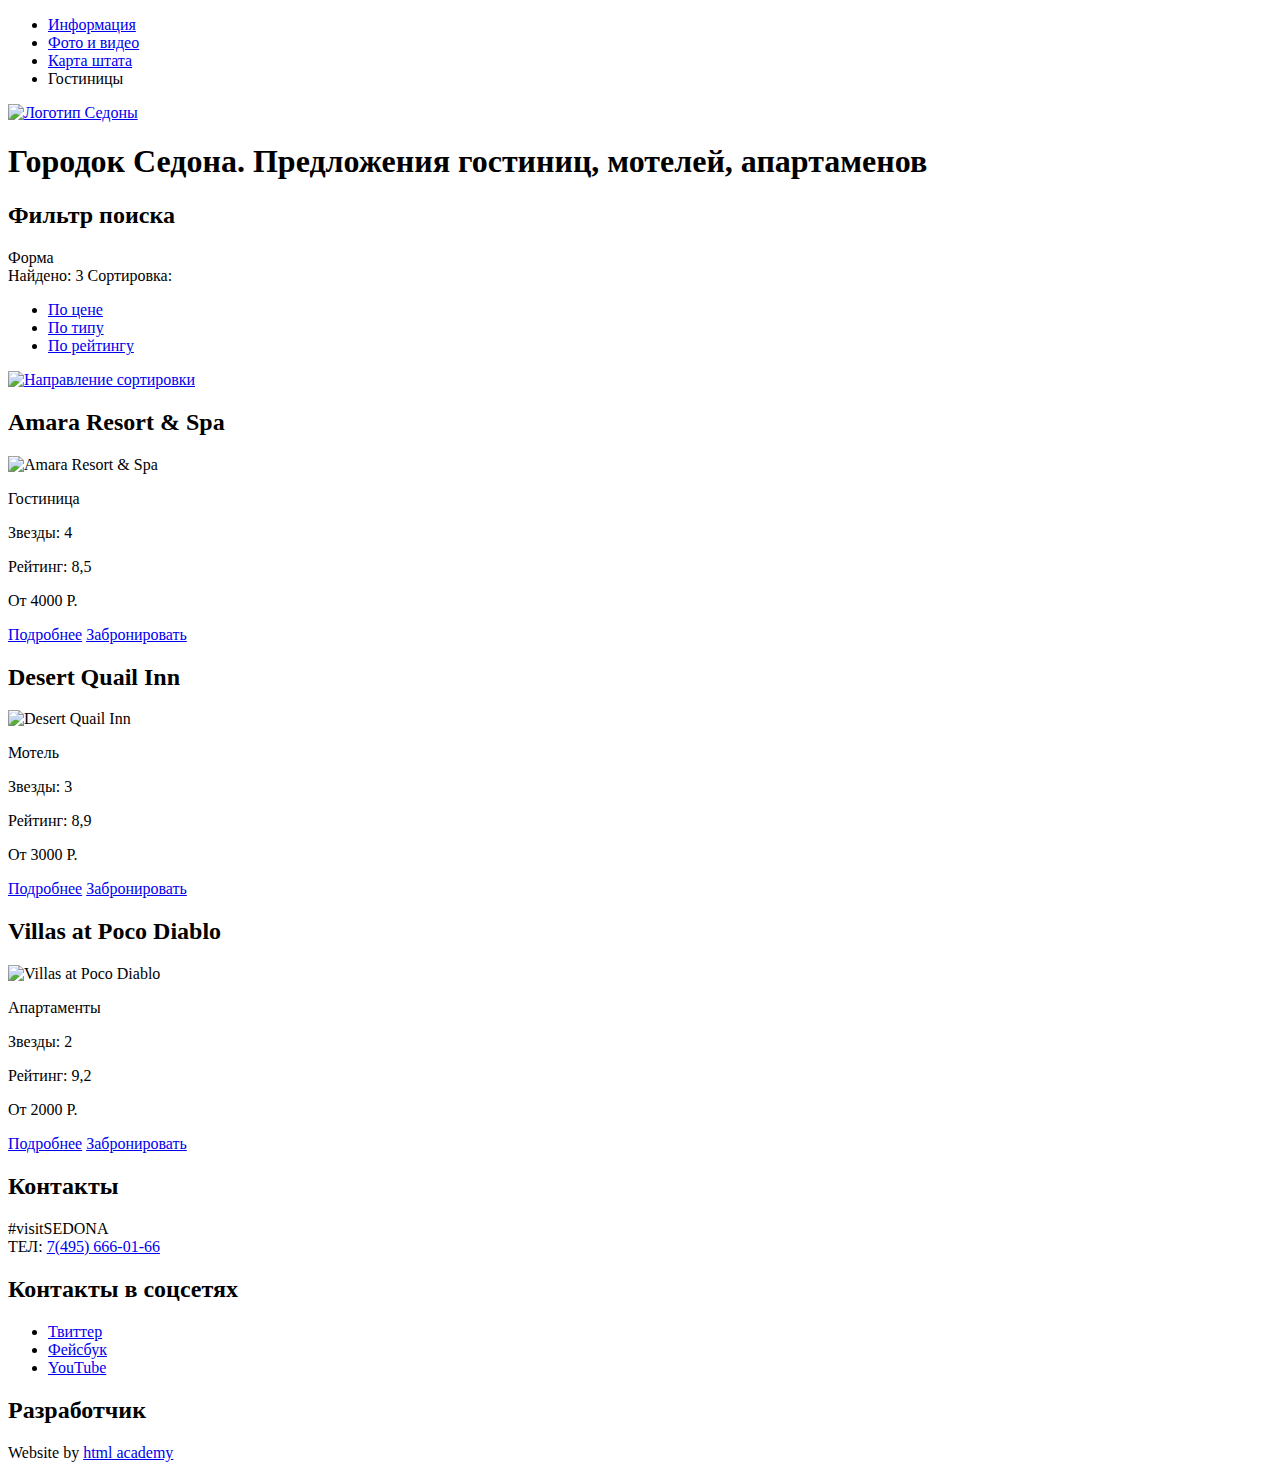
==== hotels.html @ 76e0e95e "3. Дополняем разметку. Внес исправления" ====
<!DOCTYPE html>
<html lang="ru">

<head>
  <meta charset="utf-8">
  <title>Седона. Где остановиться.</title>
</head>

<body>
  <header>
    <nav>
      <ul>
        <li><a href="#">Информация</a></li>
        <li><a href="#">Фото и видео</a></li>
        <li><a href="#">Карта штата</a></li>
        <li><a>Гостиницы</a></li>
      </ul>
    </nav>
    <span><a href="index.html"><img src="img/index-logo.svg" alt="Логотип Седоны" width="138" height="70"></a></span>
  </header>
  <main>
    <h1>Городок Седона. Предложения гостиниц, мотелей, апартаменов</h1>
    <section>
      <h2>Фильтр поиска</h2>
      <div>Форма</div>
      <div>
        <span>Найдено: 3</span>
        <span>Сортировка:</span>
        <ul>
          <li>
            <a href="#">По цене</a>
          </li>
          <li>
            <a href="#">По типу</a>
          </li>
          <li>
            <a href="#">По рейтингу</a>
          </li>
        </ul>
        <a href="#"><img src="img/sort-direction" alt="Направление сортировки"></a>
      </div>
    </section>
    <article>
      <h2>Amara Resort & Spa</h2>
      <img src="img/amara.png" alt="Amara Resort & Spa" width="135" height="90">
      <p>Гостиница</p>
      <p>Звезды: 4</p>
      <p>Рейтинг: 8,5</p>
      <p>От 4000 Р.</p>
      <a href="#">Подробнее</a>
      <a  href="#">Забронировать</a>
    </article>
    <article>
      <h2>Desert Quail Inn</h2>
      <img src="img/quail.png" alt="Desert Quail Inn" width="135" height="90">
      <p>Мотель</p>
      <p>Звезды: 3</p>
      <p>Рейтинг: 8,9</p>
      <p>От 3000 Р.</p>
      <a  href="#">Подробнее</a>
      <a  href="#">Забронировать</a>
    </article>
    <article>
      <h2>Villas at Poco Diablo</h2>
      <img src="img/villas.png" alt="Villas at Poco Diablo" width="135" height="90">
      <p>Апартаменты</p>
      <p>Звезды: 2</p>
      <p>Рейтинг: 9,2</p>
      <p>От 2000 Р.</p>
      <a  href="#">Подробнее</a>
      <a  href="#">Забронировать</a>
    </article>
  </main>
  <footer>
    <section>
      <h2>Контакты</h2>
      <p>
        #visitSEDONA<br>
        ТЕЛ: <a href="tel:+74956660166">7(495) 666-01-66</a>
      </p>
    </section>
    <section>
      <h2>Контакты в соцсетях</h2>
      <ul>
        <li>
          <a href="#">Твиттер</a>
        </li>
        <li>
          <a href="#">Фейсбук</a>
        </li>
        <li>
          <a href="#">YouTube</a>
        </li>
      </ul>
    </section>
    <section>
      <h2>Разработчик</h2>
      <p>
        <span>Website by</span>
        <span>
          <a href="https://htmlacademy.ru/intensive/htmlcss">html academy</a>
        </span>
      </p>
    </section>
  </footer>

</body>

</html>
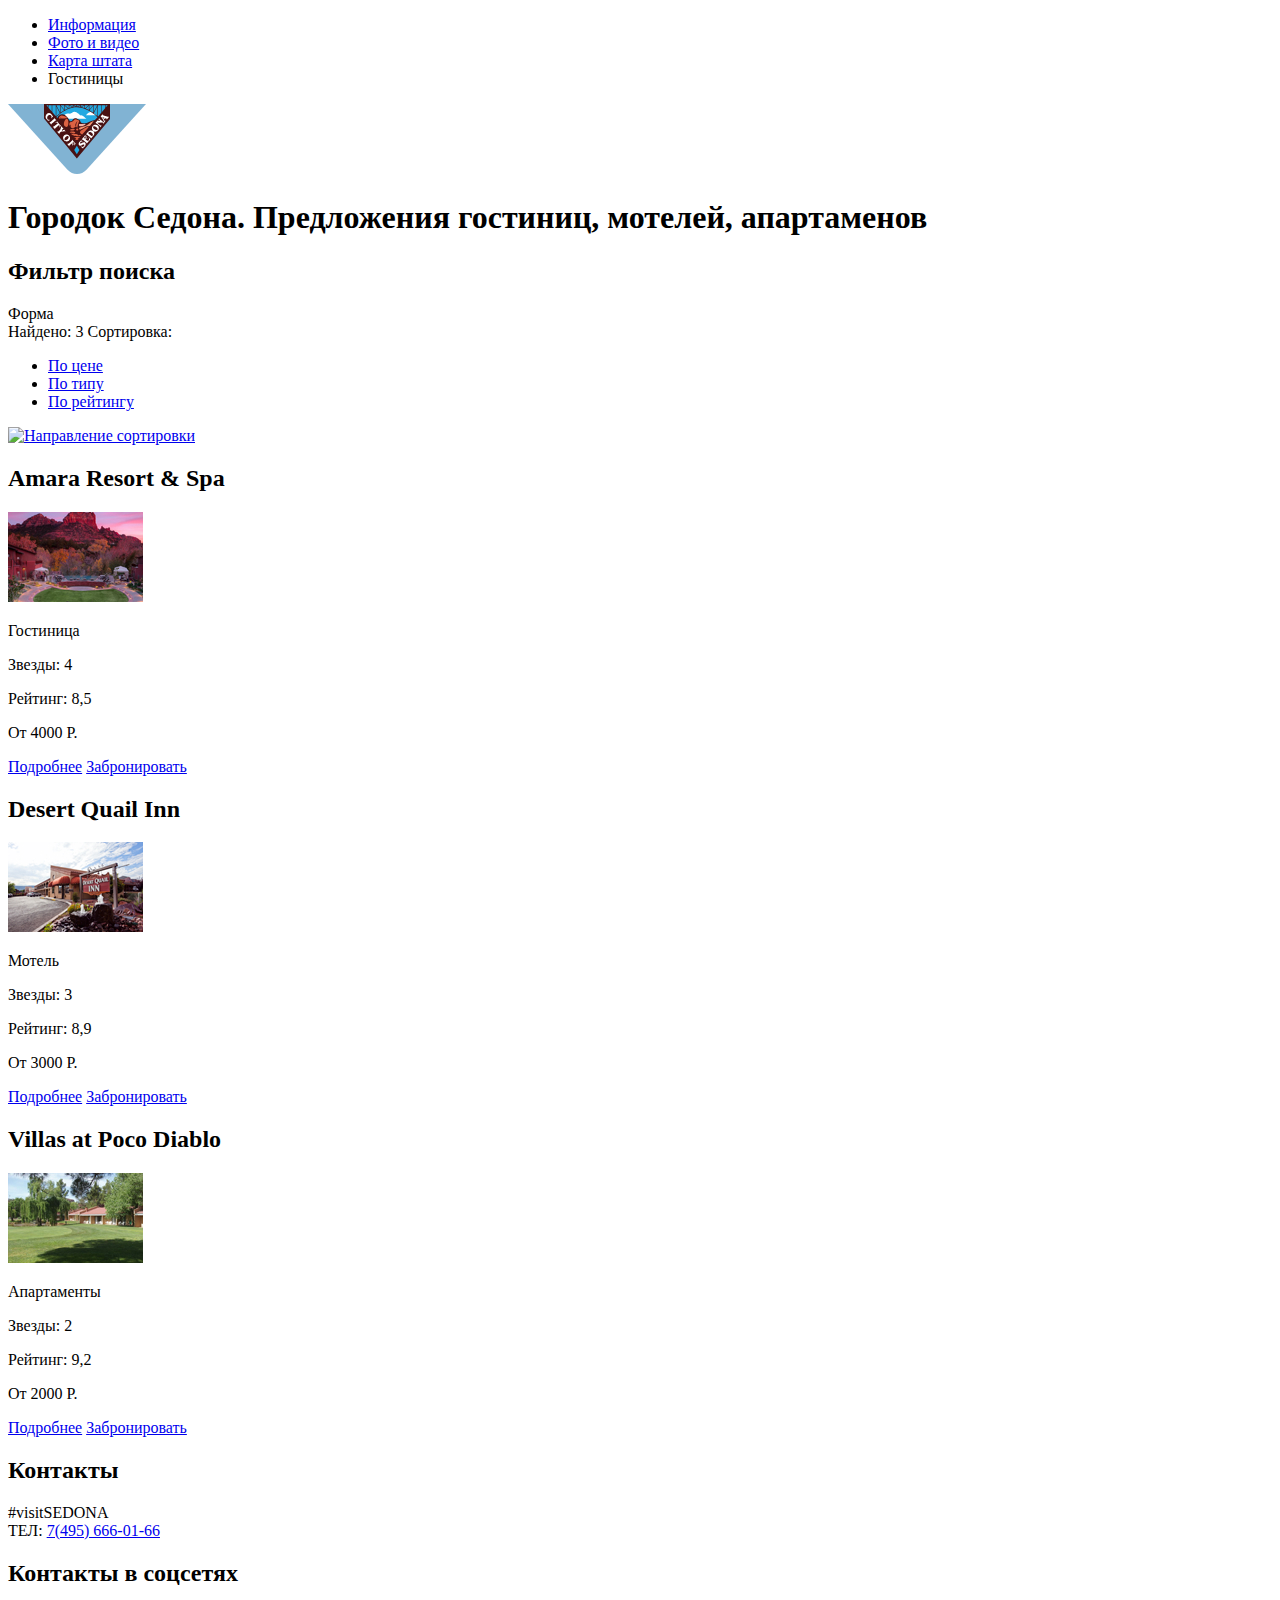
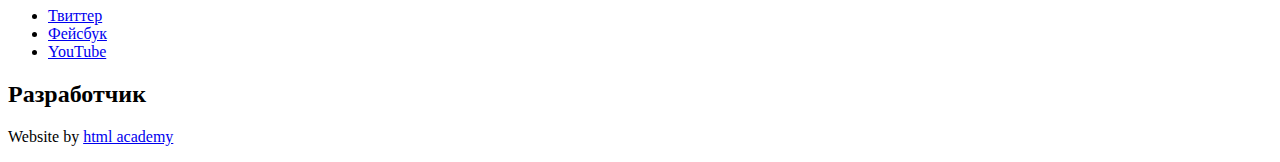
==== commit 389f8aa3: "4. Начинаем готовить графику" ====
--- a/hotels.html
+++ b/hotels.html
@@ -42,7 +42,7 @@
     </section>
     <article>
       <h2>Amara Resort & Spa</h2>
-      <img src="img/amara.png" alt="Amara Resort & Spa" width="135" height="90">
+      <img src="img/amara.jpg" alt="Amara Resort & Spa" width="135" height="90">
       <p>Гостиница</p>
       <p>Звезды: 4</p>
       <p>Рейтинг: 8,5</p>
@@ -52,7 +52,7 @@
     </article>
     <article>
       <h2>Desert Quail Inn</h2>
-      <img src="img/quail.png" alt="Desert Quail Inn" width="135" height="90">
+      <img src="img/quail.jpg" alt="Desert Quail Inn" width="135" height="90">
       <p>Мотель</p>
       <p>Звезды: 3</p>
       <p>Рейтинг: 8,9</p>
@@ -62,7 +62,7 @@
     </article>
     <article>
       <h2>Villas at Poco Diablo</h2>
-      <img src="img/villas.png" alt="Villas at Poco Diablo" width="135" height="90">
+      <img src="img/villas.jpg" alt="Villas at Poco Diablo" width="135" height="90">
       <p>Апартаменты</p>
       <p>Звезды: 2</p>
       <p>Рейтинг: 9,2</p>
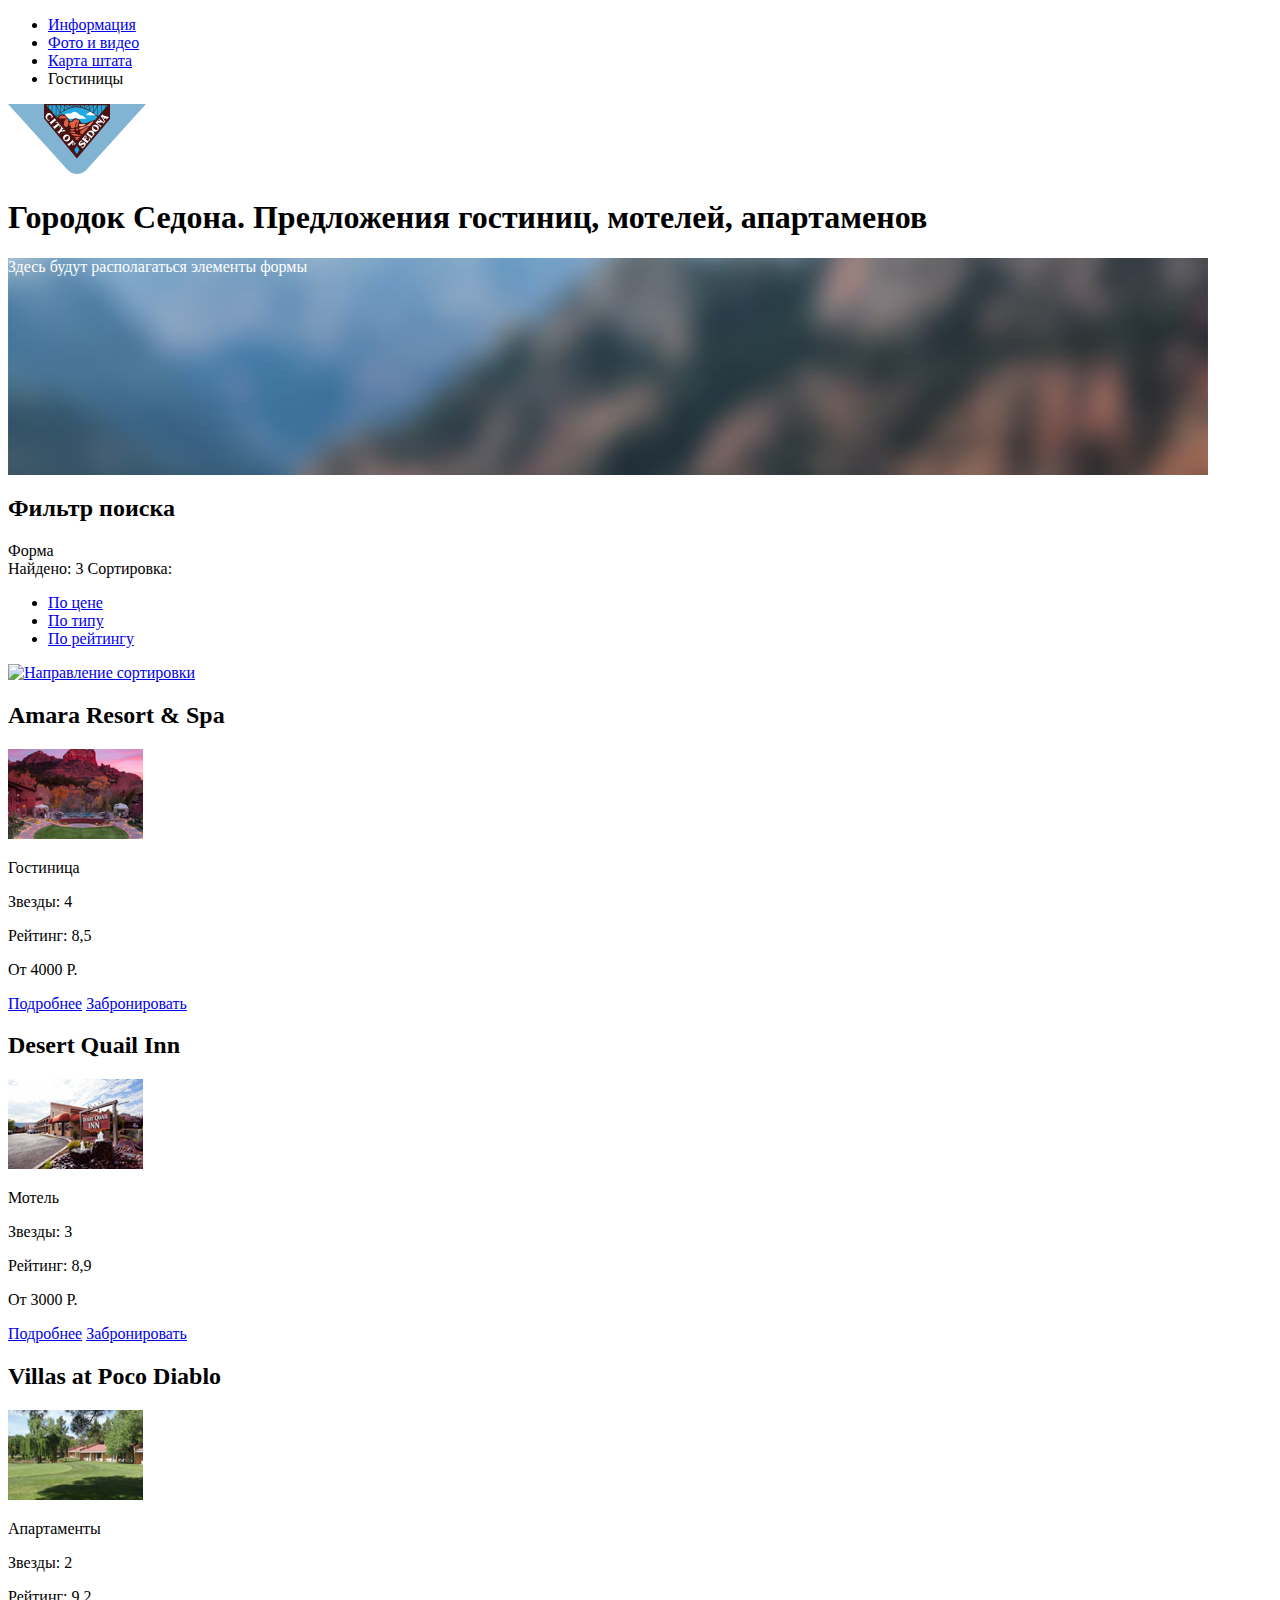
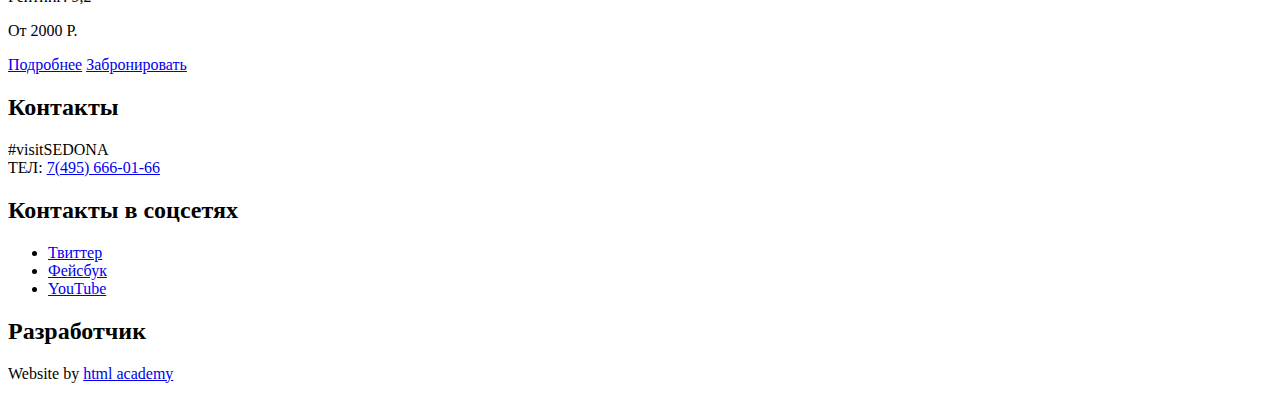
==== commit 03d2c839: "5. Продолжаем подготовку графики" ====
--- a/hotels.html
+++ b/hotels.html
@@ -4,6 +4,17 @@
 <head>
   <meta charset="utf-8">
   <title>Седона. Где остановиться.</title>
+  <style>
+    .form-filter {
+      width: 1200px;
+      height: 217px;
+      background-color: #5496BD;
+      background-image: url("img/hotels-background.jpg");
+      background-size: cover;
+      background-repeat: no-repeat;
+      color: white;
+    }
+   </style>
 </head>
 
 <body>
@@ -16,10 +27,13 @@
         <li><a>Гостиницы</a></li>
       </ul>
     </nav>
-    <span><a href="index.html"><img src="img/index-logo.svg" alt="Логотип Седоны" width="138" height="70"></a></span>
+    <span><a href="index.html"><img src="img/sedona-logo.svg" alt="Логотип Седоны" width="138" height="70"></a></span>
   </header>
   <main>
     <h1>Городок Седона. Предложения гостиниц, мотелей, апартаменов</h1>
+    <div class="form-filter">
+      Здесь будут располагаться элементы формы
+    </div>
     <section>
       <h2>Фильтр поиска</h2>
       <div>Форма</div>
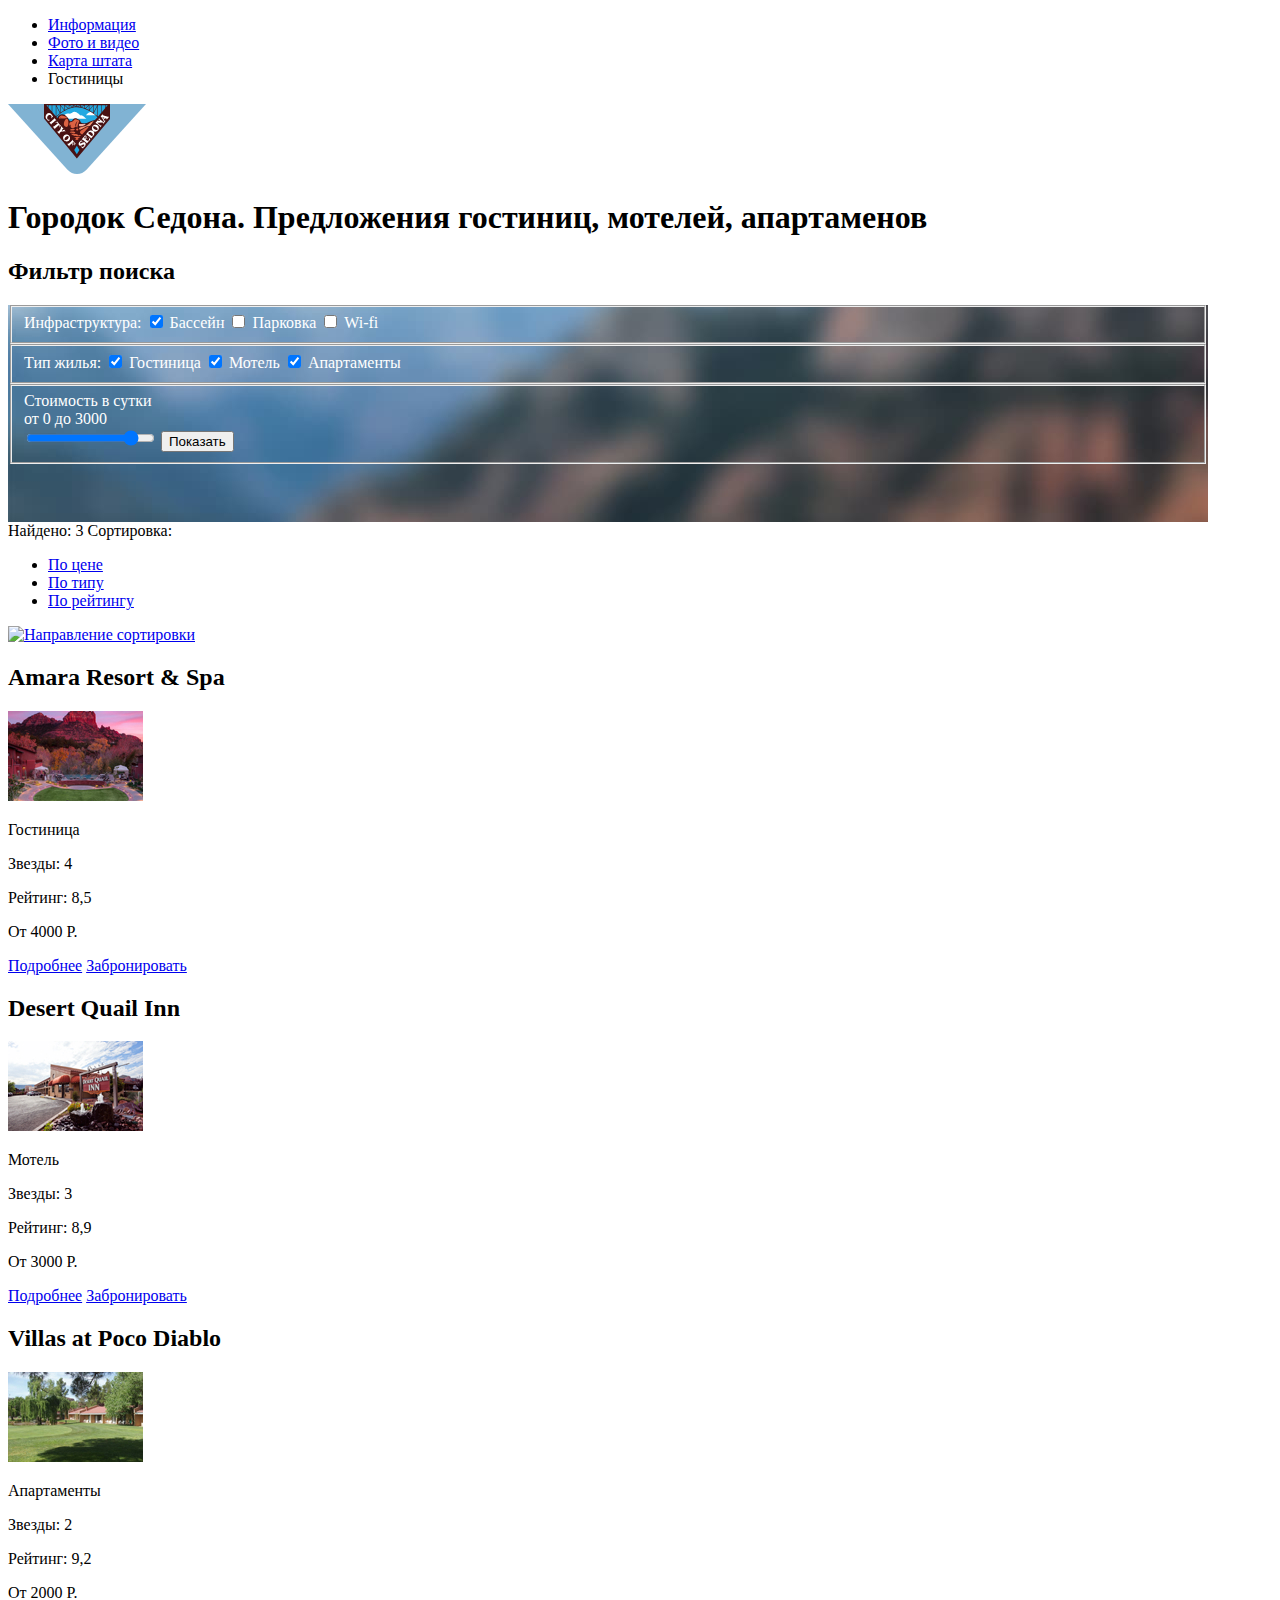
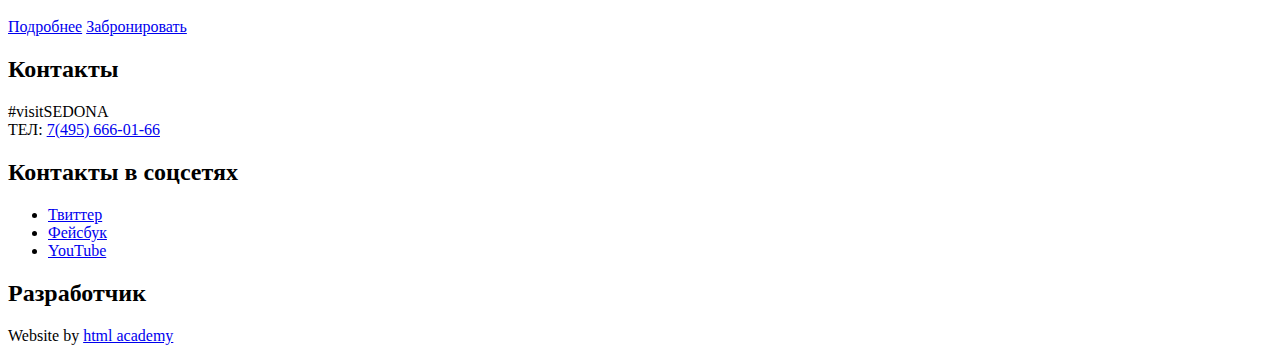
==== commit a5f5ec6b: "6. Продолжаем разметку" ====
--- a/hotels.html
+++ b/hotels.html
@@ -14,7 +14,7 @@
       background-repeat: no-repeat;
       color: white;
     }
-   </style>
+  </style>
 </head>
 
 <body>
@@ -31,12 +31,40 @@
   </header>
   <main>
     <h1>Городок Седона. Предложения гостиниц, мотелей, апартаменов</h1>
-    <div class="form-filter">
-      Здесь будут располагаться элементы формы
-    </div>
     <section>
       <h2>Фильтр поиска</h2>
-      <div>Форма</div>
+      <div class="form-filter">
+        <form name="accomodation-search" method="get" action="https://echo.htmlacademy.ru/"
+        oninput="max_cost.value = cost_per_day.value">
+        <fieldset>
+          <label>Инфраструктура:</label>
+          <input type="checkbox" id="field-has-pool" name="has-pool" checked>
+          <label for="field-has-pool">Бассейн</label>
+          <input type="checkbox" id="field-has-parking" name="has-parking">
+          <label for="field-has-parking">Парковка</label>
+          <input type="checkbox" id="field-has-wifi" name="has-wifi">
+          <label for="field-has-wifi">Wi-fi</label>
+        </fieldset>
+        <fieldset>
+          <label>Тип жилья:</label>
+          <input type="checkbox" id="field-category-hotel" name="category-hotel" checked>
+          <label for="field-category-hotel">Гостиница</label>
+          <input type="checkbox" id="field-category-motel" name="category-motel" checked>
+          <label for="field-category-motel">Мотель</label>
+          <input type="checkbox" id="field-category-apartment" name="category-apartment" checked>
+          <label for="field-category-apartment">Апартаменты</label>
+        </fieldset>
+        <fieldset>
+          <label>Стоимость в сутки</label>
+          <div>
+            <span>от <output name="min_cost">0</output></span>
+            <span>до <output name="max_cost">3000</output></span>
+          </div>
+          <input type="range" id="field_cost_per_day" name="cost_per_day" min="0" max="3500" value="3000" step="10">
+          <button type="submit">Показать</button>
+        </fieldset>
+        </form>
+      </div>
       <div>
         <span>Найдено: 3</span>
         <span>Сортировка:</span>
@@ -62,7 +90,7 @@
       <p>Рейтинг: 8,5</p>
       <p>От 4000 Р.</p>
       <a href="#">Подробнее</a>
-      <a  href="#">Забронировать</a>
+      <a href="#">Забронировать</a>
     </article>
     <article>
       <h2>Desert Quail Inn</h2>
@@ -71,8 +99,8 @@
       <p>Звезды: 3</p>
       <p>Рейтинг: 8,9</p>
       <p>От 3000 Р.</p>
-      <a  href="#">Подробнее</a>
-      <a  href="#">Забронировать</a>
+      <a href="#">Подробнее</a>
+      <a href="#">Забронировать</a>
     </article>
     <article>
       <h2>Villas at Poco Diablo</h2>
@@ -81,8 +109,8 @@
       <p>Звезды: 2</p>
       <p>Рейтинг: 9,2</p>
       <p>От 2000 Р.</p>
-      <a  href="#">Подробнее</a>
-      <a  href="#">Забронировать</a>
+      <a href="#">Подробнее</a>
+      <a href="#">Забронировать</a>
     </article>
   </main>
   <footer>
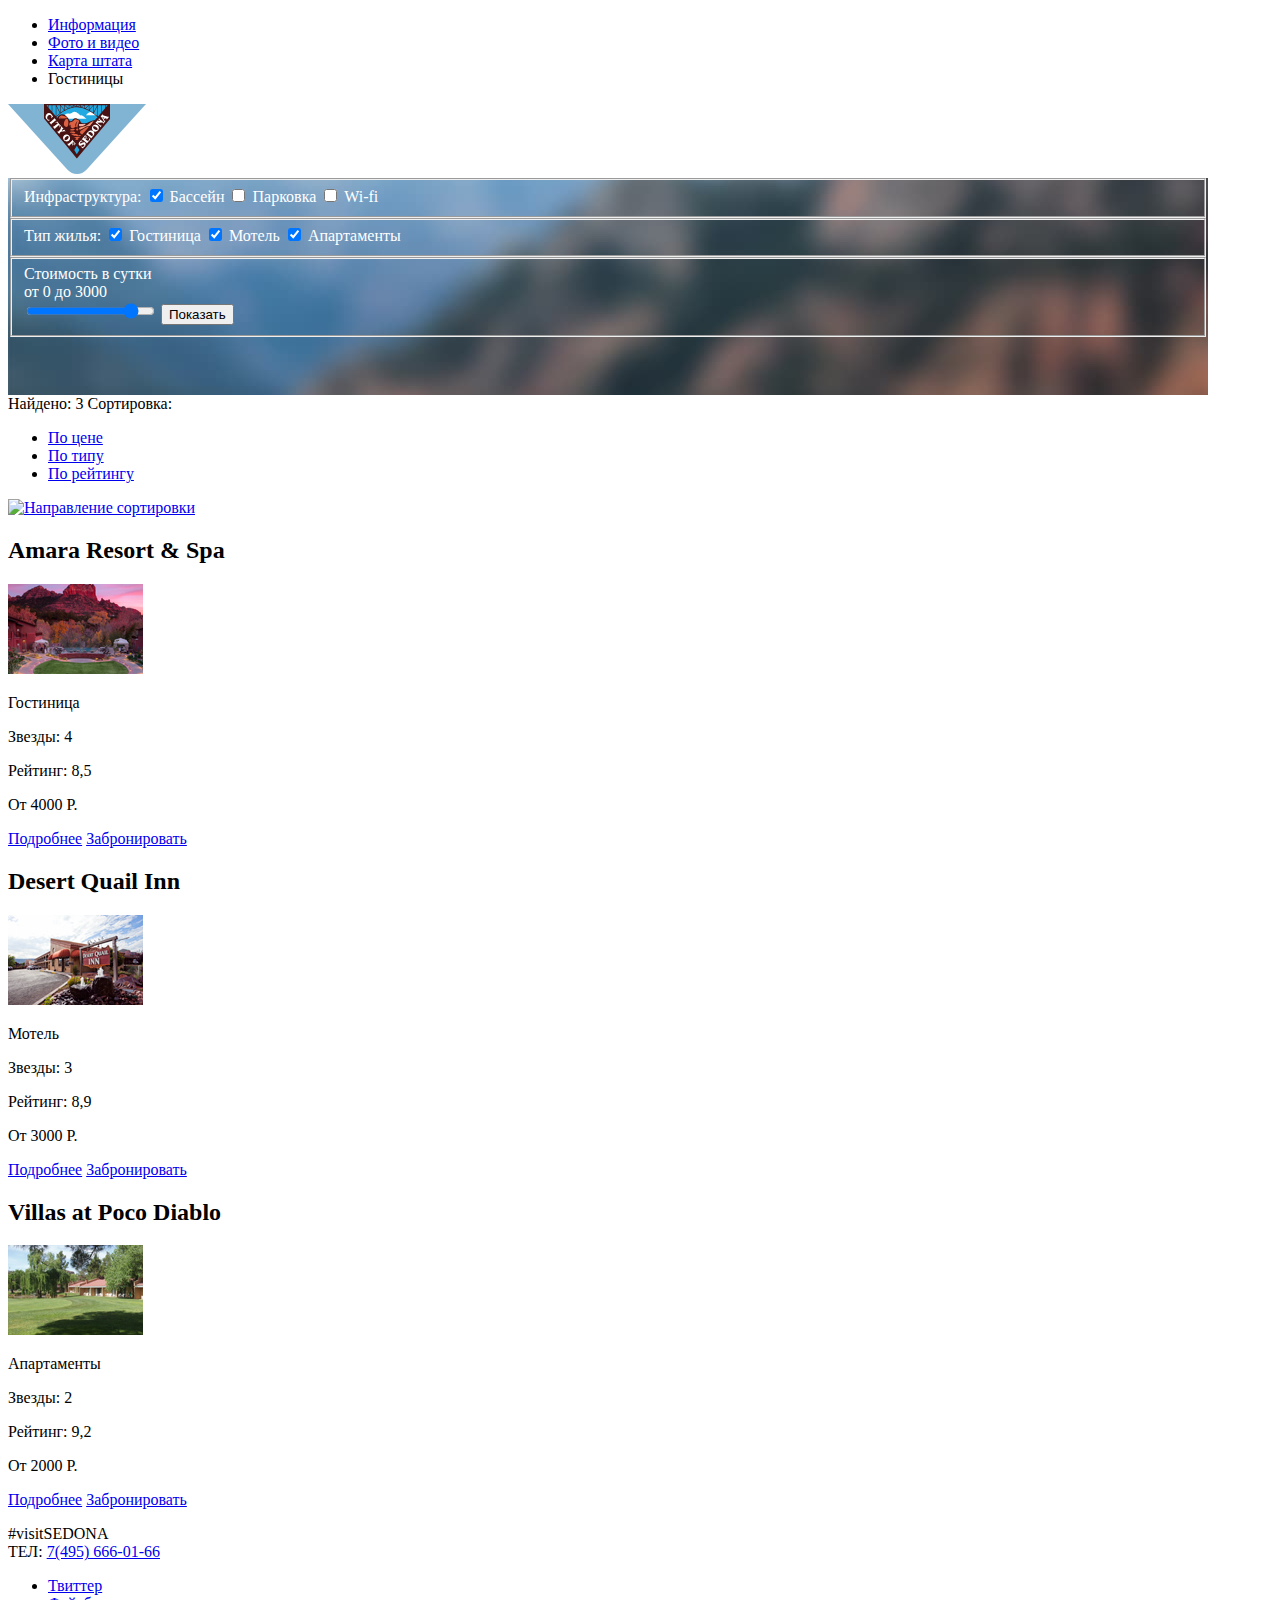
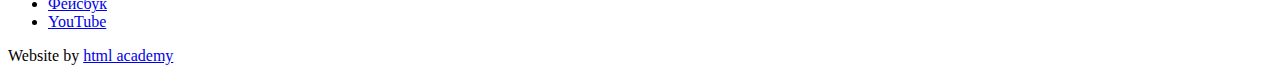
==== commit 141c0ebf: "6. Продолжаем разметку. Добавил класс visually-hidden" ====
--- a/hotels.html
+++ b/hotels.html
@@ -13,6 +13,17 @@
       background-size: cover;
       background-repeat: no-repeat;
       color: white;
+    }
+
+    .visually-hidden {
+      position: absolute;
+      width: 1px;
+      height: 1px;
+      margin: -1px;
+      border: 0;
+      padding: 0;
+      clip: rect(0 0 0 0);
+      overflow: hidden;
     }
   </style>
 </head>
@@ -30,9 +41,9 @@
     <span><a href="index.html"><img src="img/sedona-logo.svg" alt="Логотип Седоны" width="138" height="70"></a></span>
   </header>
   <main>
-    <h1>Городок Седона. Предложения гостиниц, мотелей, апартаменов</h1>
+    <h1 class="visually-hidden">Городок Седона. Предложения гостиниц, мотелей, апартаменов</h1>
     <section>
-      <h2>Фильтр поиска</h2>
+      <h2 class="visually-hidden">Фильтр поиска</h2>
       <div class="form-filter">
         <form name="accomodation-search" method="get" action="https://echo.htmlacademy.ru/"
         oninput="max_cost.value = cost_per_day.value">
@@ -82,47 +93,50 @@
         <a href="#"><img src="img/sort-direction" alt="Направление сортировки"></a>
       </div>
     </section>
-    <article>
-      <h2>Amara Resort & Spa</h2>
-      <img src="img/amara.jpg" alt="Amara Resort & Spa" width="135" height="90">
-      <p>Гостиница</p>
-      <p>Звезды: 4</p>
-      <p>Рейтинг: 8,5</p>
-      <p>От 4000 Р.</p>
-      <a href="#">Подробнее</a>
-      <a href="#">Забронировать</a>
-    </article>
-    <article>
-      <h2>Desert Quail Inn</h2>
-      <img src="img/quail.jpg" alt="Desert Quail Inn" width="135" height="90">
-      <p>Мотель</p>
-      <p>Звезды: 3</p>
-      <p>Рейтинг: 8,9</p>
-      <p>От 3000 Р.</p>
-      <a href="#">Подробнее</a>
-      <a href="#">Забронировать</a>
-    </article>
-    <article>
-      <h2>Villas at Poco Diablo</h2>
-      <img src="img/villas.jpg" alt="Villas at Poco Diablo" width="135" height="90">
-      <p>Апартаменты</p>
-      <p>Звезды: 2</p>
-      <p>Рейтинг: 9,2</p>
-      <p>От 2000 Р.</p>
-      <a href="#">Подробнее</a>
-      <a href="#">Забронировать</a>
-    </article>
+    <section>
+      <h2 class="visually-hidden">Результаты поиска</h2>
+      <article>
+        <h2>Amara Resort & Spa</h2>
+        <img src="img/amara.jpg" alt="Amara Resort & Spa" width="135" height="90">
+        <p>Гостиница</p>
+        <p>Звезды: 4</p>
+        <p>Рейтинг: 8,5</p>
+        <p>От 4000 Р.</p>
+        <a href="#">Подробнее</a>
+        <a href="#">Забронировать</a>
+      </article>
+      <article>
+        <h2>Desert Quail Inn</h2>
+        <img src="img/quail.jpg" alt="Desert Quail Inn" width="135" height="90">
+        <p>Мотель</p>
+        <p>Звезды: 3</p>
+        <p>Рейтинг: 8,9</p>
+        <p>От 3000 Р.</p>
+        <a href="#">Подробнее</a>
+        <a href="#">Забронировать</a>
+      </article>
+      <article>
+        <h2>Villas at Poco Diablo</h2>
+        <img src="img/villas.jpg" alt="Villas at Poco Diablo" width="135" height="90">
+        <p>Апартаменты</p>
+        <p>Звезды: 2</p>
+        <p>Рейтинг: 9,2</p>
+        <p>От 2000 Р.</p>
+        <a href="#">Подробнее</a>
+        <a href="#">Забронировать</a>
+      </article>
+    </section>
   </main>
   <footer>
     <section>
-      <h2>Контакты</h2>
+      <h2 class="visually-hidden">Контакты</h2>
       <p>
         #visitSEDONA<br>
         ТЕЛ: <a href="tel:+74956660166">7(495) 666-01-66</a>
       </p>
     </section>
     <section>
-      <h2>Контакты в соцсетях</h2>
+      <h2 class="visually-hidden">Контакты в соцсетях</h2>
       <ul>
         <li>
           <a href="#">Твиттер</a>
@@ -136,7 +150,7 @@
       </ul>
     </section>
     <section>
-      <h2>Разработчик</h2>
+      <h2 class="visually-hidden">Разработчик</h2>
       <p>
         <span>Website by</span>
         <span>
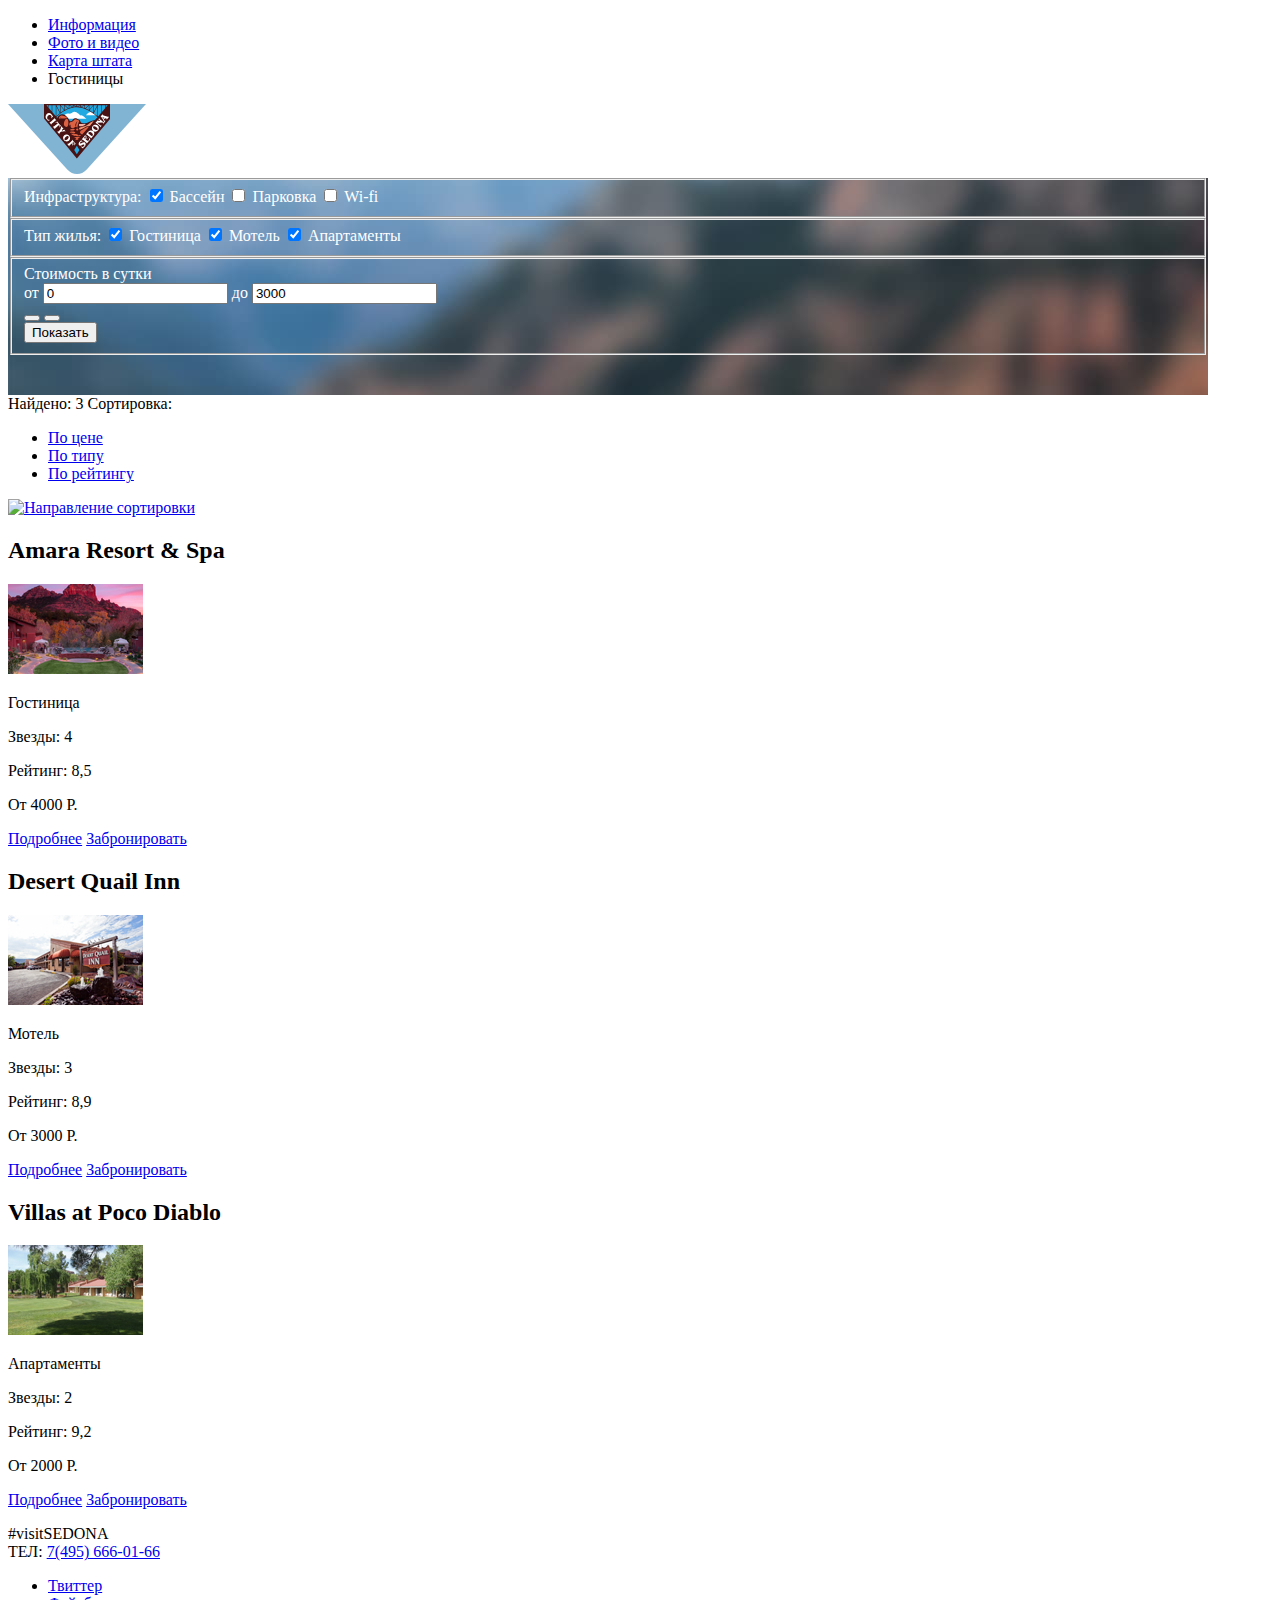
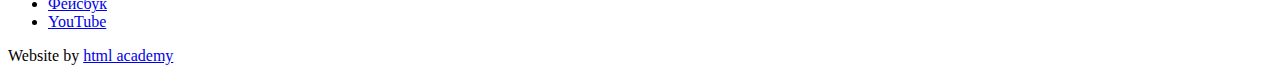
==== commit da89aedb: "7. Завершаем разметку" ====
--- a/hotels.html
+++ b/hotels.html
@@ -45,35 +45,39 @@
     <section>
       <h2 class="visually-hidden">Фильтр поиска</h2>
       <div class="form-filter">
-        <form name="accomodation-search" method="get" action="https://echo.htmlacademy.ru/"
-        oninput="max_cost.value = cost_per_day.value">
-        <fieldset>
-          <label>Инфраструктура:</label>
-          <input type="checkbox" id="field-has-pool" name="has-pool" checked>
-          <label for="field-has-pool">Бассейн</label>
-          <input type="checkbox" id="field-has-parking" name="has-parking">
-          <label for="field-has-parking">Парковка</label>
-          <input type="checkbox" id="field-has-wifi" name="has-wifi">
-          <label for="field-has-wifi">Wi-fi</label>
-        </fieldset>
-        <fieldset>
-          <label>Тип жилья:</label>
-          <input type="checkbox" id="field-category-hotel" name="category-hotel" checked>
-          <label for="field-category-hotel">Гостиница</label>
-          <input type="checkbox" id="field-category-motel" name="category-motel" checked>
-          <label for="field-category-motel">Мотель</label>
-          <input type="checkbox" id="field-category-apartment" name="category-apartment" checked>
-          <label for="field-category-apartment">Апартаменты</label>
-        </fieldset>
-        <fieldset>
-          <label>Стоимость в сутки</label>
-          <div>
-            <span>от <output name="min_cost">0</output></span>
-            <span>до <output name="max_cost">3000</output></span>
-          </div>
-          <input type="range" id="field_cost_per_day" name="cost_per_day" min="0" max="3500" value="3000" step="10">
-          <button type="submit">Показать</button>
-        </fieldset>
+        <form name="accomodation-search" method="get" action="https://echo.htmlacademy.ru/">
+          <fieldset>
+            <label>Инфраструктура:</label>
+            <input type="checkbox" id="field_has_pool" name="has_pool" checked>
+            <label for="field_has_pool">Бассейн</label>
+            <input type="checkbox" id="field_has_parking" name="has_parking">
+            <label for="field_has_parking">Парковка</label>
+            <input type="checkbox" id="field_has_wifi" name="has_wifi">
+            <label for="field_has_wifi">Wi-fi</label>
+          </fieldset>
+          <fieldset>
+            <label>Тип жилья:</label>
+            <input type="checkbox" id="field_category_hotel" name="category_hotel" checked>
+            <label for="field_category_hotel">Гостиница</label>
+            <input type="checkbox" id="field_category_motel" name="category_motel" checked>
+            <label for="field_category_motel">Мотель</label>
+            <input type="checkbox" id="field_category_apartment" name="category_apartment" checked>
+            <label for="field_category_apartment">Апартаменты</label>
+          </fieldset>
+          <fieldset>
+            <label>Стоимость в сутки</label>
+            <div>
+              <label>от</label>
+              <input type="text" id="field_min_cost" name="min_cost" value="0">
+              <label>до</label>
+              <input type="text" id="field_max_cost" name="max_cost" value="3000">
+            </div>
+            <div>
+              <button type="button"></button>
+              <button type="button"></button>
+            </div>
+            <button type="submit">Показать</button>
+          </fieldset>
         </form>
       </div>
       <div>
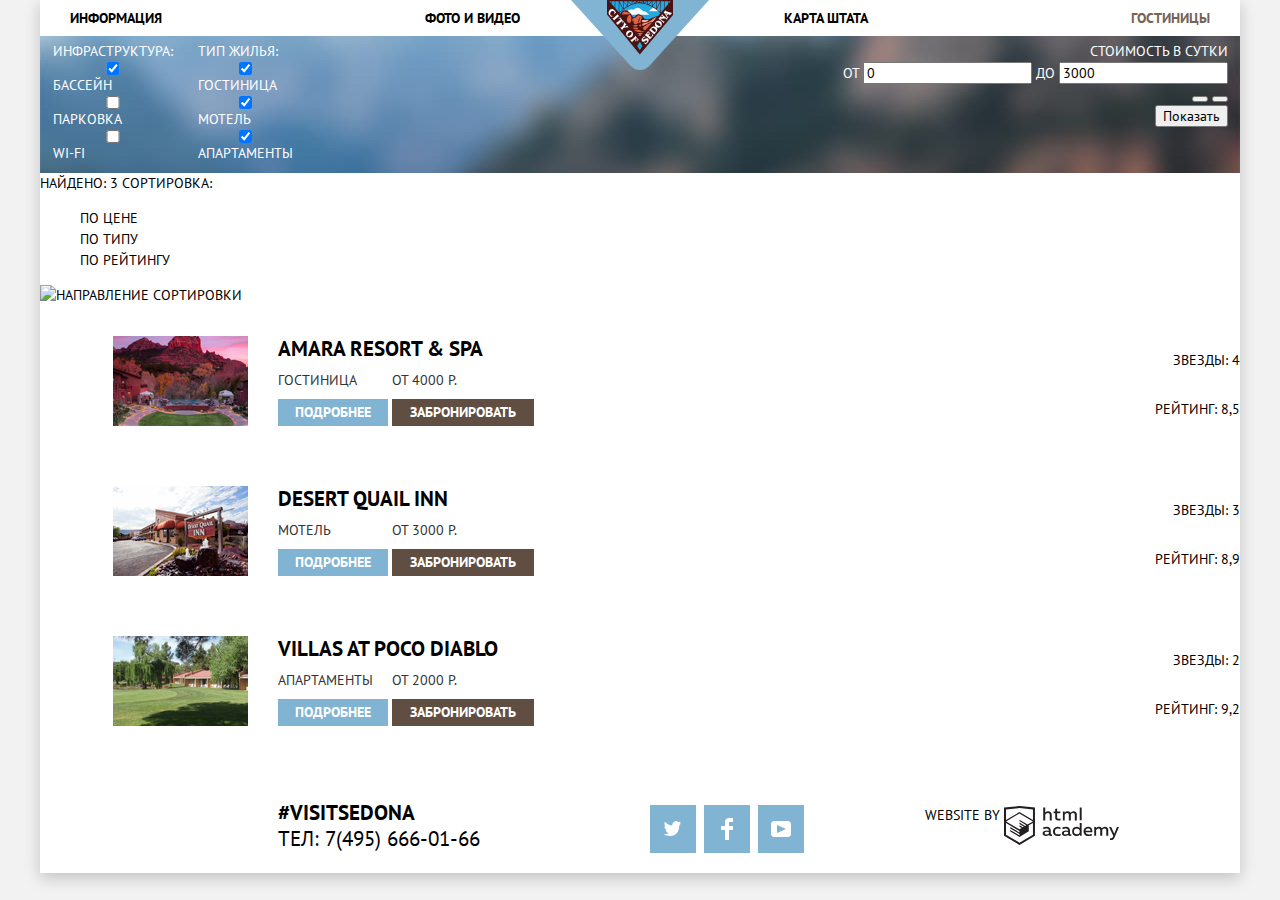
==== commit 494e8139: "8. Начинаем базовую стилизацию" ====
--- a/hotels.html
+++ b/hotels.html
@@ -3,50 +3,32 @@
 
 <head>
   <meta charset="utf-8">
-  <title>Седона. Где остановиться.</title>
-  <style>
-    .form-filter {
-      width: 1200px;
-      height: 217px;
-      background-color: #5496BD;
-      background-image: url("img/hotels-background.jpg");
-      background-size: cover;
-      background-repeat: no-repeat;
-      color: white;
-    }
-
-    .visually-hidden {
-      position: absolute;
-      width: 1px;
-      height: 1px;
-      margin: -1px;
-      border: 0;
-      padding: 0;
-      clip: rect(0 0 0 0);
-      overflow: hidden;
-    }
-  </style>
+  <title>Седона. Путешествие в Аризону.</title>
+  <link href="css/normalize.css" rel="stylesheet">
+  <link href="https://fonts.googleapis.com/css2?family=PT+Sans:wght@400;700&display=swap" rel="stylesheet">
+  <link href="css/style.css" rel="stylesheet">
 </head>
 
 <body>
-  <header>
-    <nav>
-      <ul>
-        <li><a href="#">Информация</a></li>
-        <li><a href="#">Фото и видео</a></li>
-        <li><a href="#">Карта штата</a></li>
-        <li><a>Гостиницы</a></li>
-      </ul>
-    </nav>
-    <span><a href="index.html"><img src="img/sedona-logo.svg" alt="Логотип Седоны" width="138" height="70"></a></span>
-  </header>
-  <main>
-    <h1 class="visually-hidden">Городок Седона. Предложения гостиниц, мотелей, апартаменов</h1>
-    <section>
-      <h2 class="visually-hidden">Фильтр поиска</h2>
-      <div class="form-filter">
-        <form name="accomodation-search" method="get" action="https://echo.htmlacademy.ru/">
-          <fieldset>
+  <div class="main-wrapper">
+    <header class="main-header">
+      <nav class="main-navigation">
+        <a href="index.html" class="logo"><img src="img/sedona-logo.svg" alt="Логотип Седоны" width="138"
+            height="70"></a>
+        <ul>
+          <li><a href="#">Информация</a></li>
+          <li><a href="#">Фото и видео</a></li>
+          <li><a href="#">Карта штата</a></li>
+          <li><a>Гостиницы</a></li>
+        </ul>
+      </nav>
+    </header>
+    <main>
+      <h1 class="visually-hidden">Городок Седона. Предложения гостиниц, мотелей, апартаменов</h1>
+      <section class="hotel-filter">
+        <h2 class="visually-hidden">Фильтр поиска</h2>
+        <form class="form-filter" name="form_filter" method="get" action="https://echo.htmlacademy.ru/">
+          <fieldset class="filter-checkboxes">
             <label>Инфраструктура:</label>
             <input type="checkbox" id="field_has_pool" name="has_pool" checked>
             <label for="field_has_pool">Бассейн</label>
@@ -55,7 +37,7 @@
             <input type="checkbox" id="field_has_wifi" name="has_wifi">
             <label for="field_has_wifi">Wi-fi</label>
           </fieldset>
-          <fieldset>
+          <fieldset class="filter-checkboxes">
             <label>Тип жилья:</label>
             <input type="checkbox" id="field_category_hotel" name="category_hotel" checked>
             <label for="field_category_hotel">Гостиница</label>
@@ -64,7 +46,7 @@
             <input type="checkbox" id="field_category_apartment" name="category_apartment" checked>
             <label for="field_category_apartment">Апартаменты</label>
           </fieldset>
-          <fieldset>
+          <fieldset class="filter-slider-set">
             <label>Стоимость в сутки</label>
             <div>
               <label>от</label>
@@ -72,98 +54,128 @@
               <label>до</label>
               <input type="text" id="field_max_cost" name="max_cost" value="3000">
             </div>
-            <div>
-              <button type="button"></button>
-              <button type="button"></button>
+            <div class="range">
+              <div class="bar"></div>
+              <button class="left-button" type="button"></button>
+              <button class="right-button" type="button"></button>
             </div>
             <button type="submit">Показать</button>
           </fieldset>
         </form>
-      </div>
-      <div>
-        <span>Найдено: 3</span>
-        <span>Сортировка:</span>
-        <ul>
+        <div class="sorting">
+          <span>Найдено: 3</span>
+          <span>Сортировка:</span>
+          <ul>
+            <li>
+              <a class="price-sorting" href="#">По цене</a>
+            </li>
+            <li>
+              <a class="category-sorting" href="#">По типу</a>
+            </li>
+            <li>
+              <a class="rating-sorting" href="#">По рейтингу</a>
+            </li>
+          </ul>
+          <a href="#"><img src="img/sort-direction" alt="Направление сортировки"></a>
+        </div>
+      </section>
+      <section class="results">
+        <h2 class="visually-hidden">Результаты поиска</h2>
+        <article class="result-item">
+          <div class="result-description">
+            <h2 class="title">Amara Resort & Spa</h2>
+            <div class="row-1">
+              <p class="category">Гостиница</p>
+              <p class="price">От 4000 Р.</p>
+            </div>
+            <div class="row-2">
+              <a class="button details" href="#">Подробнее</a>
+              <a class="button booking" href="#">Забронировать</a>
+            </div>
+          </div>
+          <div class="result-level">
+            <p class="stars four-stars">Звезды: 4</p>
+            <p class="rating">Рейтинг: 8,5</p>
+          </div>
+          <div class="result-photo">
+            <img src="img/amara.jpg" alt="Amara Resort & Spa" width="135" height="90">
+          </div>
+        </article>
+        <article class="result-item">
+          <div class="result-description">
+            <h2 class="title">Desert Quail Inn</h2>
+            <div class="row-1">
+              <p class="category">Мотель</p>
+              <p class="price">От 3000 Р.</p>
+            </div>
+            <div class="row-2">
+              <a class="button details" href="#">Подробнее</a>
+              <a class="button booking" href="#">Забронировать</a>
+            </div>
+          </div>
+          <div class="result-level">
+            <p class="stars three-stars">Звезды: 3</p>
+            <p class="rating">Рейтинг: 8,9</p>
+          </div>
+          <div class="result-photo">
+            <img src="img/quail.jpg" alt="Desert Quail Inn" width="135" height="90">
+          </div>
+        </article>
+        <article class="result-item">
+          <div class="result-description">
+            <h2 class="title">Villas at Poco Diablo</h2>
+            <div class="row-1">
+              <p class="category">Апартаменты</p>
+              <p class="price">От 2000 Р.</p>
+            </div>
+            <div class="row-2">
+              <a class="button details" href="#">Подробнее</a>
+              <a class="button booking" href="#">Забронировать</a>
+            </div>
+          </div>
+          <div class="result-level">
+            <p class="stars two-stars">Звезды: 2</p>
+            <p class="rating">Рейтинг: 9,2</p>
+          </div>
+          <div class="result-photo">
+            <img src="img/villas.jpg" alt="Villas at Poco Diablo" width="135" height="90">
+          </div>
+        </article>
+      </section>
+    </main>
+    <footer class="main-footer">
+      <section class="contacts">
+        <h2 class="visually-hidden">Контакты</h2>
+        <p>
+          <span class="hashtag">#visitSEDONA</span><br>
+          тел: <a href="tel:+74956660166">7(495) 666-01-66</a>
+        </p>
+      </section>
+      <section class="social-networks">
+        <h2 class="visually-hidden">Контакты в соцсетях</h2>
+        <ul class="social-icons">
           <li>
-            <a href="#">По цене</a>
+            <a class="twitter" href="#">Твиттер</a>
           </li>
           <li>
-            <a href="#">По типу</a>
+            <a class="facebook" href="#">Фейсбук</a>
           </li>
           <li>
-            <a href="#">По рейтингу</a>
+            <a class="youtube" href="#">YouTube</a>
           </li>
         </ul>
-        <a href="#"><img src="img/sort-direction" alt="Направление сортировки"></a>
-      </div>
-    </section>
-    <section>
-      <h2 class="visually-hidden">Результаты поиска</h2>
-      <article>
-        <h2>Amara Resort & Spa</h2>
-        <img src="img/amara.jpg" alt="Amara Resort & Spa" width="135" height="90">
-        <p>Гостиница</p>
-        <p>Звезды: 4</p>
-        <p>Рейтинг: 8,5</p>
-        <p>От 4000 Р.</p>
-        <a href="#">Подробнее</a>
-        <a href="#">Забронировать</a>
-      </article>
-      <article>
-        <h2>Desert Quail Inn</h2>
-        <img src="img/quail.jpg" alt="Desert Quail Inn" width="135" height="90">
-        <p>Мотель</p>
-        <p>Звезды: 3</p>
-        <p>Рейтинг: 8,9</p>
-        <p>От 3000 Р.</p>
-        <a href="#">Подробнее</a>
-        <a href="#">Забронировать</a>
-      </article>
-      <article>
-        <h2>Villas at Poco Diablo</h2>
-        <img src="img/villas.jpg" alt="Villas at Poco Diablo" width="135" height="90">
-        <p>Апартаменты</p>
-        <p>Звезды: 2</p>
-        <p>Рейтинг: 9,2</p>
-        <p>От 2000 Р.</p>
-        <a href="#">Подробнее</a>
-        <a href="#">Забронировать</a>
-      </article>
-    </section>
-  </main>
-  <footer>
-    <section>
-      <h2 class="visually-hidden">Контакты</h2>
-      <p>
-        #visitSEDONA<br>
-        ТЕЛ: <a href="tel:+74956660166">7(495) 666-01-66</a>
-      </p>
-    </section>
-    <section>
-      <h2 class="visually-hidden">Контакты в соцсетях</h2>
-      <ul>
-        <li>
-          <a href="#">Твиттер</a>
-        </li>
-        <li>
-          <a href="#">Фейсбук</a>
-        </li>
-        <li>
-          <a href="#">YouTube</a>
-        </li>
-      </ul>
-    </section>
-    <section>
-      <h2 class="visually-hidden">Разработчик</h2>
-      <p>
-        <span>Website by</span>
-        <span>
-          <a href="https://htmlacademy.ru/intensive/htmlcss">html academy</a>
-        </span>
-      </p>
-    </section>
-  </footer>
-
+      </section>
+      <section class="developer">
+        <h2 class="visually-hidden">Разработчик</h2>
+        <p>
+          <span>Website by</span>
+          <span>
+            <a class="logo-academy" href="https://htmlacademy.ru/intensive/htmlcss">html academy</a>
+          </span>
+        </p>
+      </section>
+    </footer>
+  </div>
 </body>
 
 </html>--- a/css/style.css
+++ b/css/style.css
@@ -0,0 +1,462 @@
+/* Свойства отсортированы по алфавиту */
+
+:root {
+    --basic-black: black;
+    --basic-blue: #669EC0;
+    --basic-brown: #604E43;
+    --basic-gray: #ABABAB;
+    --basic-dark-blue: #5496BD;
+    --basic-dark-brown: #503E33;
+    --basic-dark-gray: #333333;
+    --basic-gray: #666666;
+    --basic-light-blue: #81B3D2;
+    --basic-light-brown: #766357;
+    --basic-light-gray: #f2f2f2;
+    --basic-red: #FF0000;
+    --basic-white: white;
+
+    --footer-logo-black: #231F20;
+    --footer-logo-gray: #BDBBBC;
+    --input-gray: #F2F2F2;
+    --input-dark-gray: #EBEBEB;
+    --menu-gray: rgba(0, 0, 0, 0.2);
+
+    --search-gray: rgba(0, 0, 0, 0.3);
+}
+
+/* Общие настройки */
+
+*, *::after, *::before {
+    box-sizing: border-box;
+}
+
+body {
+    background-color: var(--basic-light-gray);
+    color: var(--basic-black);
+    font-family:"PT Sans","Arial",sans-serif;
+    font-size: 14px;
+    font-weight: normal;
+    line-height: 21px;
+    min-width: 1200px;
+    padding:0 10px;
+    text-transform:uppercase;
+} 
+
+a {
+    color: var(--basic-black);
+    text-decoration: none;
+}
+  
+img {
+    height: auto;
+    max-width: 100%;
+    margin: 0 auto;
+}
+
+ul {
+    list-style:none;
+}
+
+/* Строка навигации вверху экрана */
+
+.logo {
+    box-sizing: content-box;
+    left: calc(50% - 138px / 2);
+    position: absolute;
+    top: 0;
+    width: 138px;
+  }
+
+.main-wrapper {
+    background-clip: content-box;
+    background-color: var(--basic-white);
+    box-shadow: 0 5px 15px 0 rgba(0, 1, 1, .2);
+    margin: auto;
+    width: 1200px;
+}
+
+.main-navigation {
+    background-color: transparent;
+    font-weight: bold;
+    line-height: 26px;
+}
+
+.main-navigation ul {
+    display: flex;
+    justify-content: space-between;
+    margin: 0;
+    padding: 5px 30px;
+}
+
+.main-navigation a:not([href]) {
+    color: var(--basic-light-brown);
+}
+
+.main-navigation a:hover {
+    color: var(--basic-light-blue);
+}
+
+.main-navigation a:active {
+    color: var(--menu-gray);
+}
+
+/* Большое изображение на главной странице */
+
+.welcome {
+    background: url("../img/intro-mask.svg") no-repeat 0 452px,
+                url("../img/index-background.jpg") no-repeat left top / cover;
+    background-color: #5496BD;
+    display: flex;
+    height: 509px;
+}
+
+.welcome img {
+    margin: auto;
+}
+
+/* Вступление */
+
+.motto {
+    font-size: 21px;
+    font-weight: bold;
+    height: 80px;
+    line-height: 26px;
+    margin-left: auto;
+    margin-right: auto;
+    margin-top: 42px;
+    text-align: center;
+    width: 470px;
+}
+
+.intro {
+    font-size: 14px;
+    font-weight: normal;
+    height: 26px;
+    line-height: 26px;
+    margin: 17px auto 51px;
+    width: 519px;
+}
+
+/* 5 причин, по которым Седона круче, чем Гранд Каньон */
+
+.advantages-list {
+    display: flex; 
+    flex-wrap: wrap;
+}
+
+.advantage-item {
+    color: var(--basic-black);
+    display: flex; 
+    flex-direction: column;
+    flex-wrap: wrap;
+    height: 256px;    
+    margin: 0;
+    padding: 0;
+    width: 400px; 
+}
+
+.advantage-item.illustrated {
+    background-color: var(--basic-light-blue);
+    color: var(--basic-white);
+    width: 1200px;
+}
+
+.advantage-item dt, 
+.advantage-item dd {
+    display: block;
+    margin: 0;
+    padding: 0;
+    width: 400px;
+}
+
+.advantage-item .picture {
+    width: 800px;
+}
+
+.advantage-item:nth-child(2) .picture {
+    order: -1;
+}
+
+.advantage-item .advantage-title {
+    font-size: 21px;
+    font-weight: bold;
+    height: 43px;
+    line-height: 21px;
+    margin: 0 auto;
+    margin-top: 47px;
+    text-align: center;
+    width: 160px;
+}
+
+.advantage-item .advantage-number {
+    font-size: 14px;
+    font-weight: normal;
+    height: 21px;
+    line-height: 21px;
+    margin: 0 auto;
+    margin-top: 25px;
+    text-align: center;
+    width: 51px;
+    white-space: nowrap;
+}
+
+.advantage-item .advantage-details {
+    font-size: 14px;
+    font-weight: normal;
+    height: 43px;
+    line-height: 21px;
+    margin: 0 auto;
+    margin-top: 47px;
+    text-align: center;
+    width: 305px;
+}
+
+/* Советы гостям Седоны*/
+
+.tips-list {
+    display: flex;
+}
+
+.tip {
+    background-repeat: no-repeat;
+    background-size: 75px 72px;
+    background-position: 50% 60px;
+    height: 330px;
+    margin: 0;
+    padding: 0;
+    text-align: center;
+    width: 400px;
+}
+
+.tip dt {
+    font-size: 21px;
+    font-weight: bold;
+    margin-bottom: 0;
+    margin-top: 160px;
+}
+
+.tip dd {
+    color: var(--basic-dark-gray);
+    font-size: 14px;
+    font-weight: normal;
+    padding-bottom: 82px;
+    padding-top: 25px;
+}
+
+.accomodation {
+    background-image: url(../img/accomodation.svg);
+}
+
+.meal {
+    background-image: url(../img/meal.svg);
+}
+
+.souvenirs {
+    background-image: url(../img/souvenirs.svg);
+}
+
+/* Заинтересовались? */
+
+.interest {
+    margin-top: 51px;
+    margin-left: auto;
+    margin-right: auto;
+    padding: 0;
+    text-align: center;
+    margin-bottom: 139px;
+}
+
+.interest h3 {
+    font-size: 30px;
+    font-weight: bold;
+    line-height: 24px;    
+}
+
+.interest p {
+    color: var(--basic-dark-gray);  
+    font-size: 14px;
+    font-weight: normal;
+    line-height: 24px; 
+}
+
+/* Форма расширенного поиска */
+
+.form-filter {
+    background-color: #5496BD;
+    background-image: url("../img/hotels-background.jpg");
+    background-repeat: no-repeat;
+    background-size: cover;
+    color: white;
+    display: flex;
+    justify-content: flex-start;
+}
+
+.filter-checkboxes {
+    border: none;
+    display: flex;
+    flex-direction: column;
+}
+
+.filter-slider-set {
+    border: none;
+    flex-grow: 1;
+    text-align: right;
+}
+
+/* Три результата поиска*/
+
+.results {
+    display: flex;
+    flex-direction: column;
+    margin-left: 73px;
+}
+
+.result-item {
+    display: flex;
+    height: 90px;
+    margin-top: 30px;
+    margin-bottom: 30px;
+}
+
+.result-photo {
+    order: -1;
+}
+
+.result-description {
+    display: flex;
+    flex-direction: column;
+    justify-content: space-between; 
+    width: 400px;   
+    padding-left: 30px;
+}
+
+.result-description .title {
+    color:var(--basic-black);
+    font-size:21px;
+    line-height:26px;
+    margin: 0;
+    padding: 0;
+}
+
+.result-description .row-1 p,
+.result-description .row2 p{
+    margin: 0;
+    padding: 0;
+}
+
+.result-description .price, 
+.result-description .category,
+.result-description .details,
+.result-description .booking {
+    color: var(--basic-dark-gray);
+    display: inline-block;
+    font-size: 14px;
+    font-weight: normal;
+    line-height: 21px;
+    padding-right: 7px;
+    width: 110px;
+}
+
+.result-description .button
+ {
+    color:#fff;
+    font-weight: bold;    
+    padding:3px 16px;
+    text-align:center
+}
+
+.result-description .details {
+    background-color:#81b3d2;
+}
+
+.result-description .booking {
+    background-color:#604e43;
+    width: 142px;
+}
+
+.result-level {
+    align-items: flex-end;
+    display: flex;
+    flex-direction: column;
+    justify-content: space-between;
+    flex-grow: 1;
+}
+
+/* Футер внизу сраницы*/
+
+.main-footer {
+    align-items: baseline;
+    display: flex;
+    justify-content: space-evenly;
+}
+
+.contacts p {
+    color: var(--basic-black);
+    font-size:21px;
+    line-height:26px; 
+    padding-left: 117px;
+    padding-top: 23px;
+}
+
+.hashtag {
+    font-weight: bold;
+}
+
+.social-icons {
+    display:flex;
+    justify-content: center;
+}
+
+.social-icons a {
+   display: inline-block;
+   background-color: var(--basic-light-blue);
+   background-repeat: no-repeat;
+   background-position: center;
+   color: transparent;
+   height: 48px;
+   margin-left: 8px;
+   width: 46px;
+}
+
+.social-icons a:hover {
+    background-color: var(--basic-blue);
+}
+
+.social-icons a:active {
+   background-color: var(--basic-dark-blue);
+}
+
+.social-icons .twitter {
+    background-image: url("../img/twitter.svg");
+}
+
+.social-icons .facebook {
+    background-image: url("../img/facebook.svg");
+}
+
+.social-icons .youtube {
+    background-image: url("../img/youtube.svg");
+}
+
+.logo-academy {
+    display: inline-block;
+    color: transparent;
+    background-image: url("../img/logo-htmlacademy.svg");
+    background-repeat: no-repeat;
+    background-position: center;
+    width: 115px;
+    height: 41px;
+}
+
+/*  Прячем семантические заголовки*/
+
+.visually-hidden {
+    border: 0;
+    clip: rect(0 0 0 0);
+    height: 1px;
+    margin: -1px;
+    overflow: hidden;
+    padding: 0;
+    position: absolute;
+    width: 1px;
+}
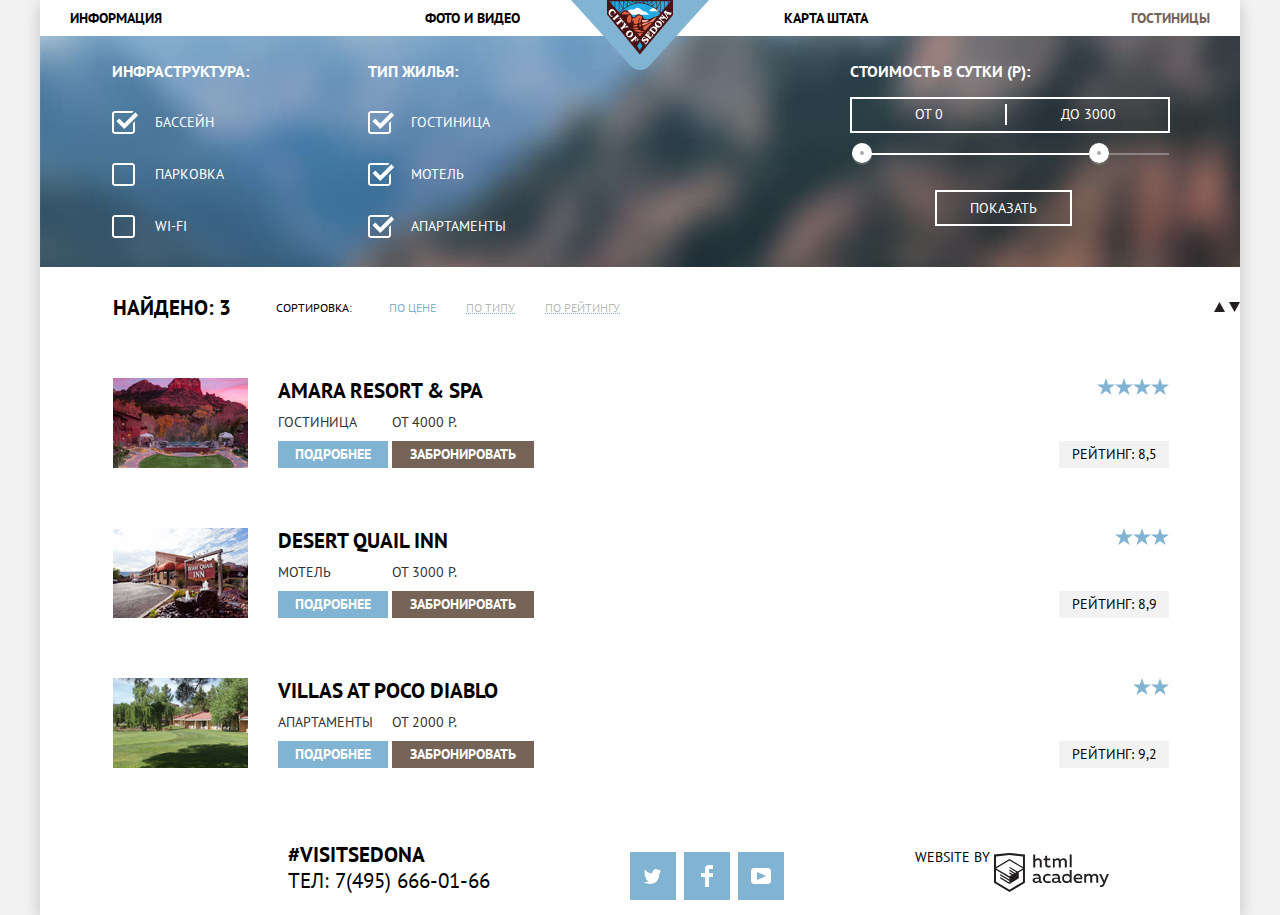
==== commit 738f52e0: "5. Введение в CSS" ====
--- a/hotels.html
+++ b/hotels.html
@@ -30,53 +30,71 @@
         <form class="form-filter" name="form_filter" method="get" action="https://echo.htmlacademy.ru/">
           <fieldset class="filter-checkboxes">
             <label>Инфраструктура:</label>
-            <input type="checkbox" id="field_has_pool" name="has_pool" checked>
-            <label for="field_has_pool">Бассейн</label>
-            <input type="checkbox" id="field_has_parking" name="has_parking">
-            <label for="field_has_parking">Парковка</label>
-            <input type="checkbox" id="field_has_wifi" name="has_wifi">
-            <label for="field_has_wifi">Wi-fi</label>
+            <label>
+              <input type="checkbox" id="field_has_pool" name="has_pool" checked>  
+              <span>Бассейн</span>              
+            </label>
+            <label>
+              <input type="checkbox" id="field_has_parking" name="has_parking">
+              <span>Парковка</span>
+            </label>
+            <label>
+              <input type="checkbox" id="field_has_wifi" name="has_wifi">
+              <span>Wi-fi</span>
+            </label>
           </fieldset>
           <fieldset class="filter-checkboxes">
             <label>Тип жилья:</label>
-            <input type="checkbox" id="field_category_hotel" name="category_hotel" checked>
-            <label for="field_category_hotel">Гостиница</label>
-            <input type="checkbox" id="field_category_motel" name="category_motel" checked>
-            <label for="field_category_motel">Мотель</label>
-            <input type="checkbox" id="field_category_apartment" name="category_apartment" checked>
-            <label for="field_category_apartment">Апартаменты</label>
+            <label>
+              <input type="checkbox" id="field_category_hotel" name="category_hotel" checked>
+              <span>Гостиница</span>
+            </label>
+            <label>
+              <input type="checkbox" id="field_category_motel" name="category_motel" checked>
+              <span>Мотель</span>
+            </label>
+            <label>
+              <input type="checkbox" id="field_category_apartment" name="category_apartment" checked>
+              <span>Апартаменты</span>
+            </label>
           </fieldset>
-          <fieldset class="filter-slider-set">
-            <label>Стоимость в сутки</label>
-            <div>
-              <label>от</label>
-              <input type="text" id="field_min_cost" name="min_cost" value="0">
-              <label>до</label>
-              <input type="text" id="field_max_cost" name="max_cost" value="3000">
-            </div>
-            <div class="range">
-              <div class="bar"></div>
-              <button class="left-button" type="button"></button>
-              <button class="right-button" type="button"></button>
-            </div>
-            <button type="submit">Показать</button>
-          </fieldset>
+
+
+          <div class="filter-slider-set">
+            <h3>Стоимость в сутки (Р):</h3>
+            <div class="slider-inputs"> 
+              <span class="low-limit" contenteditable="true">0</span>
+              <span class="top-limit" contenteditable="true">3000</span>
+            </div>  
+            <div class="slider">
+              <div class="range"></div>
+              <div class="min-range handle" id="min-range-field"></div>
+              <div class="max-range handle" id="max-range-field"></div>
+            </div>
+            <button class="submit-form" type="submit">ПОКАЗАТЬ</button>
+          </div>
+
+
+
         </form>
         <div class="sorting">
-          <span>Найдено: 3</span>
-          <span>Сортировка:</span>
-          <ul>
+          <span class="result-quantity">Найдено: 3</span>
+          <span class="sorting-by">Сортировка:</span>
+          <ul class="sorting-by-list">
             <li>
-              <a class="price-sorting" href="#">По цене</a>
+              <a class="sorting-by-item">По цене</a>
             </li>
             <li>
-              <a class="category-sorting" href="#">По типу</a>
+              <a class="sorting-by-item" href="#">По типу</a>
             </li>
             <li>
-              <a class="rating-sorting" href="#">По рейтингу</a>
+              <a class="sorting-by-item" href="#">По рейтингу</a>
             </li>
           </ul>
-          <a href="#"><img src="img/sort-direction" alt="Направление сортировки"></a>
+          <div class="sorting-order">
+            <a class="sort-direction-up" href="#"><img src="img/icon-up-dir.svg" alt="Сортировка по возрастанию"></a>
+            <a class="sort-direction-down" href="#"><img src="img/icon-down-dir.svg" alt="Сортировка по убыванию"></a>
+          </div>
         </div>
       </section>
       <section class="results">
@@ -176,6 +194,93 @@
       </section>
     </footer>
   </div>
+<script>
+  class Slider {
+    constructor (min=0, max=4000) {
+      this.min = min;
+      this.max = max;
+    }
+
+    mouseDownHandler = (e) => { 
+      e.preventDefault();
+      document.addEventListener("mouseup", this.mouseUpHandler);
+      document.addEventListener("mousemove", this.mouseMoveHandler);
+    }
+
+    mouseUpHandler = (e) => {
+      e.preventDefault();
+      document.removeEventListener("mousemove", this.mouseMoveHandler);
+      document.removeEventListener("mouseup", this.mouseUpHandler);
+    }
+
+    mouseMoveHandler = (e) => {
+      e.preventDefault();
+
+      const leftPosition = this.handle1.style.left;
+      const minValue = parseInt(leftPosition); 
+      const rightPosition = parseInt(this.handle2.style.left);
+      const maxValue = parseInt(rightPosition); 
+
+      let newPosition = parseInt(e.target.style.left) + e.movementX;
+      if (e.target === this.handle1) {
+        if (newPosition < 0) {
+          newPosition=0;
+        } else 
+        if (newPosition > maxValue-20) {
+          newPosition = rightPosition - 20;
+        }
+      }
+      if (e.target === this.handle2) {
+        if (newPosition > 317-10) {
+          newPosition=317-10;
+        } else 
+        if (newPosition < minValue+20) {
+          newPosition = leftPosition + 20;
+        }
+      }
+      e.target.style.left = `${newPosition}px`;
+
+      this.range.style.left=minValue+'px';
+      const rangeWidth = maxValue - minValue;
+      this.range.style.width = `${rangeWidth}px`;
+
+      this.lowLimit.textContent = Math.floor(minValue * this.unitPerPixel);
+      this.topLimit.textContent = Math.ceil(maxValue * this.unitPerPixel);
+    }
+
+    init = () => {
+      this.slider = document.querySelector(".slider");
+      this.sliderWidth = 317;
+      this.unitPerPixel = Math.ceil((this.max - this.min) / this.sliderWidth);
+
+      this.range = document.querySelector(".range");
+
+      this.lowLimit = document.querySelector(".low-limit");
+      this.topLimit = document.querySelector(".top-limit");
+
+      this.lowLimit.textContent = 0;
+      this.topLimit.textContent = this.max * 0.75;
+
+      this.handle1 = document.querySelector(".min-range");
+      this.handle2 = document.querySelector(".max-range");
+      this.handle1.style.left="0px";
+      const topPosition =  this.sliderWidth * 0.75 ;
+      this.handle2.style.left = `${topPosition}px`;
+      
+      this.range.style.left="0px";
+      this.range.style.width = `${topPosition}px`;
+
+      
+     this.handle1.addEventListener("mousedown", this.mouseDownHandler);
+     this.handle2.addEventListener("mousedown", this.mouseDownHandler);
+    }
+
+  }
+  
+    const slider = new Slider();
+    slider.init();
+  
+</script>
 </body>
 
 </html>--- a/css/style.css
+++ b/css/style.css
@@ -1,462 +1,942 @@
 /* Свойства отсортированы по алфавиту */
 
 :root {
-    --basic-black: black;
-    --basic-blue: #669EC0;
-    --basic-brown: #604E43;
-    --basic-gray: #ABABAB;
-    --basic-dark-blue: #5496BD;
-    --basic-dark-brown: #503E33;
-    --basic-dark-gray: #333333;
-    --basic-gray: #666666;
-    --basic-light-blue: #81B3D2;
-    --basic-light-brown: #766357;
-    --basic-light-gray: #f2f2f2;
-    --basic-red: #FF0000;
-    --basic-white: white;
-
-    --footer-logo-black: #231F20;
-    --footer-logo-gray: #BDBBBC;
-    --input-gray: #F2F2F2;
-    --input-dark-gray: #EBEBEB;
-    --menu-gray: rgba(0, 0, 0, 0.2);
-
-    --search-gray: rgba(0, 0, 0, 0.3);
+  --basic-black: black;
+  --basic-blue: #669ec0;
+  --basic-brown: #604e43;
+  --basic-gray: #ababab;
+  --basic-dark-blue: #5496bd;
+  --basic-dark-brown: #503e33;
+  --basic-dark-gray: #333333;
+  --basic-gray: #666666;
+  --basic-light-blue: #81b3d2;
+  --basic-light-brown: #766357;
+  --basic-light-gray: #f2f2f2;
+  --basic-red: #ff0000;
+  --basic-white: white;
+  --basic-whitish: rgba(255, 255, 255, 0.3);
+
+  --footer-logo-black: #231f20;
+  --footer-logo-gray: #bdbbbc;
+  --input-gray: #f2f2f2;
+  --input-dark-gray: #ebebeb;
+  --menu-gray: rgba(0, 0, 0, 0.2);
+  --advantage-list-gray: #eeeeee;
+  --search-gray: rgba(0, 0, 0, 0.3);
 }
 
 /* Общие настройки */
 
-*, *::after, *::before {
-    box-sizing: border-box;
+*,
+*::after,
+*::before {
+  box-sizing: border-box;
 }
 
 body {
-    background-color: var(--basic-light-gray);
-    color: var(--basic-black);
-    font-family:"PT Sans","Arial",sans-serif;
-    font-size: 14px;
-    font-weight: normal;
-    line-height: 21px;
-    min-width: 1200px;
-    padding:0 10px;
-    text-transform:uppercase;
+  background-color: var(--basic-light-gray);
+  color: var(--basic-black);
+  font-family: "PT Sans", "Arial", sans-serif;
+  font-size: 14px;
+  font-weight: normal;
+  line-height: 21px;
+  min-width: 1200px;
+  padding: 0 10px;
+  text-transform: uppercase;
+}
+
+a {
+  color: var(--basic-black);
+  text-decoration: none;
+}
+
+img {
+  height: auto;
+  max-width: 100%;
+  margin: 0 auto;
+}
+
+ul {
+  list-style: none;
+  padding: 0;
+}
+
+/* Строка навигации вверху экрана */
+
+.logo {
+  box-sizing: content-box;
+  left: calc(50% - 138px / 2);
+  position: absolute;
+  top: 0;
+  width: 138px;
+}
+
+.main-wrapper {
+  background-clip: content-box;
+  background-color: var(--basic-white);
+  box-shadow: 0 5px 15px 0 rgba(0, 1, 1, 0.2);
+  margin: auto;
+  width: 1200px;
+}
+
+.main-navigation {
+  background-color: transparent;
+  font-weight: bold;
+  line-height: 26px;
+}
+
+.main-navigation ul {
+  display: flex;
+  justify-content: space-between;
+  margin: 0;
+  padding: 5px 30px;
+}
+
+.main-navigation a:not([href]) {
+  color: var(--basic-light-brown);
+}
+
+.main-navigation a:hover {
+  color: var(--basic-light-blue);
+}
+
+.main-navigation a:active {
+  color: var(--menu-gray);
+}
+
+/* Большое изображение на главной странице */
+
+.welcome {
+  background: url("../img/intro-mask.svg") no-repeat 0 452px,
+    url("../img/index-background.jpg") no-repeat left top / cover;
+  background-color: #5496bd;
+  display: flex;
+  height: 509px;
+}
+
+.welcome img {
+  margin: auto;
+}
+
+/* Вступление */
+
+.motto {
+  font-size: 21px;
+  font-weight: bold;
+  height: 80px;
+  line-height: 26px;
+  margin-left: auto;
+  margin-right: auto;
+  margin-top: 42px;
+  text-align: center;
+  width: 470px;
+}
+
+.intro {
+  font-size: 14px;
+  font-weight: normal;
+  height: 26px;
+  line-height: 26px;
+  margin: 17px auto 51px;
+  width: 519px;
+}
+
+/* 5 причин, по которым Седона круче, чем Гранд Каньон */
+
+.big-advantages-list {
+    margin: 0;
+    padding: 0;
+    border: 0
+}
+
+.big-advantage-item {
+  display: flex;
+  color: var(--basic-black);
+  margin: 0;
+  padding: 0;
+  width: 1200px;
+  min-height: 256px;
+}
+
+.advantage-text {
+  background-color: var(--basic-light-blue);
+  color: var(--basic-white);
+  width: 400px;
+  min-height: 256px;
+  padding-top: 47px;
+}
+
+.advantage-image {
+  width: 800px;
+}
+
+.advantage-title {
+  display: block;
+  margin: 0;
+  padding: 0;
+  width: 400px;
+}
+
+.advantage-item img {
+  width: 800px;
+}
+
+.advantage-item:nth-child(2) img {
+  order: -1;
+}
+
+.advantage-title {
+  font-size: 21px;
+  font-weight: bold;
+  height: 43px;
+  line-height: 21px;
+  margin: 0 auto;
+  text-align: center;
+  width: 160px;
+}
+
+.advantage-number {
+  font-size: 14px;
+  font-weight: normal;
+  height: 21px;
+  line-height: 21px;
+  margin: 0 auto;
+  margin-top: 25px;
+  text-align: center;
+  width: auto;
+}
+
+.advantage-details {
+  font-size: 14px;
+  font-weight: normal;
+  height: 43px;
+  line-height: 21px;
+  margin: 0 auto;
+  margin-top: 25px;
+  text-align: center;
+  width: 305px;
+}
+
+.small-advantages-list {
+  background-color: var(--advantage-list-gray);
+  display: flex;
+  color: var(--basic-black);
+  margin: 0;
+  padding: 0;
+  width: 1200px;
+  min-height: 256px;
+  flex-wrap: wrap;
+  z-index: 3;
+  position: relative;
+}
+
+.small-advantage-item {
+  margin: 0;
+  padding: 0;
+  padding-top: 160px;
+  text-align: center;
+  width: 400px;
+  padding-top: 47px;
+}
+
+/* Советы гостям Седоны*/
+
+.tips-list {
+  display: flex;
+  flex-wrap: wrap;
+  width: 1200px;
+  align-items: stretch;
+  min-height: 330px;
+  margin: 0;
+  padding: 0;
+}
+
+.tip {
+  background-repeat: no-repeat;
+  background-size: 75px 72px;
+  background-position: 50% 60px;
+  margin: 0;
+  padding: 0;
+  padding-top: 160px;
+  text-align: center;
+  width: 400px;
+}
+
+.tip h3 {
+  display: block;
+  font-size: 21px;
+  font-weight: bold;
+  margin-bottom: 0;
+}
+
+.tip p {
+  color: var(--basic-dark-gray);
+  font-size: 14px;
+  font-weight: normal;
+  padding: 0 60px;
+  padding-top: 25px;
+}
+
+.accomodation {
+  background-image: url(../img/accomodation.svg);
+}
+
+.meal {
+  background-image: url(../img/meal.svg);
+}
+
+.souvenirs {
+  background-image: url(../img/souvenirs.svg);
+}
+
+/* Заинтересовались? */
+
+.interest {
+  display: flex;
+  flex-direction: column-reverse;
+  justify-content: center;
+  align-items: center;
+  padding: 0;
+  padding-top: 51px;
+  text-align: center;
+  position: relative;
+  z-index: 3;
+  background-color: var(--basic-white);
+}
+
+.interest h2 {
+  display: inline-flex;
+  justify-content: center;
+  align-items: center;
+  margin-bottom: 0;
+  font-weight: bold;
+  font-size: 21px;
+  line-height: 26px;
+  color: #ffffff;
+  background-color: #766357;
+  width: 568px;
+  min-height: 86px;
+  cursor: pointer;
+}
+
+.interest h3 {
+  font-size: 30px;
+  font-weight: bold;
+  line-height: 24px;
+}
+
+.interest p {
+  color: var(--basic-dark-gray);
+  font-size: 14px;
+  font-weight: normal;
+  line-height: 24px;
+  text-align: center;
+  margin-bottom: 51px;
+}
+
+.wrapper-map {
+  position: relative;
+}
+.map {
+  z-index: 1;
+}
+
+.search-popup {
+  background-color: white;
+  position: absolute;
+  width: 568px;
+  height: 395px;
+  left: 316px;
+  top: -395px;
+  box-shadow: 0 10px 40px 5px rgba(0, 0, 0, 0.2);
+  z-index: 2;
+  visibility: visible;
+  transition-property: top;
+  transition-timing-function: ease-out;
+  transition-duration: 0.2s;
+}
+
+.opened-popup {
+    top: 0;
+ }
+ 
+.search-popup .search-form {
+  display: flex;
+  flex-direction: column;
+  justify-content: space-between;
+  align-items: center;
+  height: 395px;
+  width: 458px;
+  margin: 0 auto;
+  padding: 55px 0;
+}
+
+
+.search-form .guests-quantity {
+  display: flex;
+  justify-content: space-between;
+  width: 100%;
+}
+
+.search-form label {
+  font-size: 14px;
+  line-height: 26px;
+  font-weight: bold;
+  display: flex;
+  justify-content: space-between;
+  align-items: center;
+  flex-wrap: nowrap;
+  width: 458px;
+}
+
+.search-form .label-adults {
+  width: 226px;
+}
+
+.search-form  .label-children {
+  width: 179px;
+}
+
+.input-with-buttons {
+  width: 114px;
+  font-size: 0px;
+  line-height: 0;
+  background-color: var(--basic-light-gray);
+}
+
+.input-with-buttons input {
+  background-color: var(--basic-light-gray);
+  width: 38px;
+  font-size: 14px;
+  font-weight: bold;
+  padding: auto;
+  padding: 6px 12px;
+  vertical-align: top;
+  height: 38px;
+  border: none;
+}
+
+.input-date {
+  width: 346px;
+  background-color: var(--basic-light-gray);
+  border: none;
+  margin: 0;
+  padding: 0;
+  font-size: 0px;
+  line-height: 0;
+  text-align: left;
+}
+
+.input-date input {
+  font-size: 14px;
+  line-height: 26px;
+  font-weight: bold;
+  margin: 0;
+  padding: 6px 12px;
+  border: none;
+  height: 38px;
+  color: var(--basic-black);
+  width: 308px;
+  background-color: var(--basic-light-gray);
+  vertical-align: top;
+}
+
+.input-date input:hover {
+  background-color: var(--input-dark-gray);  
+}
+
+.input-date input:focus {
+  background-color: var(--basic-white);  
+}
+
+.small-button {
+  width: 38px;
+  height: 38px;
+  background-color: var(--basic-light-gray);
+  margin: 0;
+  padding: auto;
+  border: none;
+  vertical-align: top;
+}
+
+.small-button img {
+  margin: 0;
+  padding: auto;
+}
+
+.small-button img:hover {
+  filter: brightness(0);
+}
+
+.small-button img:active {
+  filter:  brightness(0.8) sepia(1) hue-rotate(140deg) saturate(2);
+  /* brightness(66%) hue-rotate(140deg) saturate(47%) sepia(0); */
+}
+/* sepia(1) hue-rotate(180deg) saturate(5)
+ */
+.button-submit {
+  display: block;
+  font-size: 21px;
+  font-weight: bold;
+  color: var(--basic-white);
+  width: 100%;
+  padding-top: 16px;
+  padding-bottom: 16px;
+  margin: 0;
+  margin-top: 20px;
+  border: none;
+  background-color: var(--basic-light-blue);
+  width: 458px;
+}
+
+/* Форма расширенного поиска */
+
+.form-filter {
+  background-color: #5496bd;
+  background-image: url("../img/hotels-background.jpg");
+  background-repeat: no-repeat;
+  background-size: cover;
+  color: white;
+  padding-top: 25px;
+  padding-left: 72px;
+  display: flex;
+  min-height: 217px;
+  justify-content: flex-start;
+}
+
+.filter-checkboxes {
+  border: none;
+  display: flex;
+  flex-direction: column;
+  margin: 0;
+  padding: 0;
+  min-width: 135px;
+}
+
+.filter-checkboxes:nth-child(2) {
+  margin-left: 119px;
+}
+
+.filter-checkboxes label {
+  margin-bottom: 23px;
+}
+
+.filter-checkboxes label:first-child {
+  margin-bottom: 29px;
+  font-size: 16px;
+  font-weight: bold;
+}
+
+.filter-checkboxes input[type="checkbox"] {
+  display: none;
+}
+
+.filter-checkboxes input[type="checkbox"] + span::before {
+  content: "";
+  background-image: url("../img/checkbox-off.svg");
+  background-position: left center;
+  background-repeat: no-repeat;
+  display: inline-block;
+  width: 27px;
+  height: 23px;
+  margin-right: 16px;
+}
+
+.filter-checkboxes input[type="checkbox"]:checked + span::before {
+  content: "";
+  background-image: url("../img/checkbox-on.svg");
+  background-position: left center;
+  background-repeat: no-repeat;
+  display: inline-block;
+  width: 27px;
+  height: 23px;
+}
+
+.filter-checkboxes span {
+  display: inline-flex;
+  align-items: center;
+  font-size: 14px;
+  font-weight: normal;
+}
+
+.filter-slider-set {
+  margin-left: auto;
+  margin-right: 70px;
+  padding: 0;
+  width: 320px;
 } 
 
-a {
-    color: var(--basic-black);
-    text-decoration: none;
-}
+.filter-slider-set h3 {
+  margin: 0;
+  margin-bottom: 15px;
+  padding: 0;
+}
+
+.slider-inputs {
+  border: 2px solid var(--basic-white);
+  padding: 5px 0;
+  background-color: transparent;
+  height: 36px;
+}
+
+.slider-inputs span {
+  display: inline-block;
+  padding: 0 auto;
+  background-color: transparent;
+  width: 155px;
+  font-size: 14px;
+  text-align: center;
+  outline: none;
+}
+
+.slider-inputs span:first-child {
+  border-right: 2px solid var(--basic-white);
+}
+
+.slider-inputs span::before {
+  content: "ДО ";
+}
+
+.slider-inputs span:first-child::before {
+  content: "ОТ ";
+}
+
+
+.slider {
+  position: relative;
+  margin: 0 auto;
+  width: 317px;
+  height: 2px;
+  background-color: var(--basic-whitish);
+  top: 20px;
+}
+
+.handle {
+  background-color: transparent;
+  background-image: url("../img/filter-button.svg");
+  background-position: 0 0;
+  width: 20px;
+  height: 23px;
+  background-repeat: no-repeat;
+  position: absolute;
+  top: -10px;
+  /* transform: translateX(-10px); */
+}
+
+.min-range {
+  left: 0px;
+}
+
+.max-range {
+  left: 80%;
+}
+
+.range {
+  position: absolute;
+  height: 2px;
+  background-color: var(--basic-white);
+  left: 20px;
+  width: 80%;
+}
+
+.submit-form {
+  margin: 0 auto;
+  margin-top: 55px;
+  margin-left: 85px;
+  width: 137px;
+  height: 36px;
+  background-color: transparent;
+  border: 2px solid var(--basic-white);
+  color: var(--basic-white);
+}
+
+.submit-form:hover {
+  background-color: var(--basic-white);
+  color: var(--basic-black);
+}
+
+  /* 
+  background-color: transparent;
+  text-align: center;
+  color: var(--basic-white);
   
-img {
-    height: auto;
-    max-width: 100%;
-    margin: 0 auto;
-}
-
-ul {
-    list-style:none;
-}
-
-/* Строка навигации вверху экрана */
-
-.logo {
-    box-sizing: content-box;
-    left: calc(50% - 138px / 2);
-    position: absolute;
-    top: 0;
-    width: 138px;
-  }
-
-.main-wrapper {
-    background-clip: content-box;
-    background-color: var(--basic-white);
-    box-shadow: 0 5px 15px 0 rgba(0, 1, 1, .2);
-    margin: auto;
-    width: 1200px;
-}
-
-.main-navigation {
-    background-color: transparent;
+  height: 22px;
+  margin: 0;
+  padding: 0;
+  padding-left: 5px;
+  border: 0;
+} */
+
+.sorting {
+    display: flex;
+    justify-content:flex-start;
+    width: 100%;
+    padding-left: 73px;
+    margin-top: 30px;
+}
+
+.result-quantity {
+    font-size: 21px;
     font-weight: bold;
-    line-height: 26px;
-}
-
-.main-navigation ul {
+    padding: 0;
+    margin: 0;
+    margin-right: 28px;
+    width: 135px;
+}
+
+.sorting-by {
+    width: 73px;
+    padding: 0;
+    margin: 0;
+    margin-right: 40px;
+    font-size: 12px;
+}
+
+
+.sorting-by-list {
     display: flex;
     justify-content: space-between;
+    padding: 0;
     margin: 0;
-    padding: 5px 30px;
-}
-
-.main-navigation a:not([href]) {
-    color: var(--basic-light-brown);
-}
-
-.main-navigation a:hover {
-    color: var(--basic-light-blue);
-}
-
-.main-navigation a:active {
-    color: var(--menu-gray);
-}
-
-/* Большое изображение на главной странице */
-
-.welcome {
-    background: url("../img/intro-mask.svg") no-repeat 0 452px,
-                url("../img/index-background.jpg") no-repeat left top / cover;
-    background-color: #5496BD;
-    display: flex;
-    height: 509px;
-}
-
-.welcome img {
-    margin: auto;
-}
-
-/* Вступление */
-
-.motto {
-    font-size: 21px;
-    font-weight: bold;
-    height: 80px;
-    line-height: 26px;
+    font-size: 12px;
+}
+
+
+.sorting-by-item {
+    margin-right: 30px;
+    color: rgba(0, 0, 0, 0.3);
+    text-decoration: underline;
+    text-decoration-style: dotted;
+    text-decoration-color: var(--basic-light-blue);
+}
+
+.sorting-by-list a:not([href]) {
+  color: var(--basic-light-blue);
+  text-decoration: none;
+}
+
+.sorting-by-item:hover {
+  color: var(--basic-light-blue);
+}
+
+.sorting-by-item:active {
+  color: var(--basic-black);
+  text-decoration: none;
+}
+
+.sorting-order {
     margin-left: auto;
-    margin-right: auto;
-    margin-top: 42px;
-    text-align: center;
-    width: 470px;
-}
-
-.intro {
-    font-size: 14px;
-    font-weight: normal;
-    height: 26px;
-    line-height: 26px;
-    margin: 17px auto 51px;
-    width: 519px;
-}
-
-/* 5 причин, по которым Седона круче, чем Гранд Каньон */
-
-.advantages-list {
-    display: flex; 
-    flex-wrap: wrap;
-}
-
-.advantage-item {
-    color: var(--basic-black);
-    display: flex; 
-    flex-direction: column;
-    flex-wrap: wrap;
-    height: 256px;    
-    margin: 0;
-    padding: 0;
-    width: 400px; 
-}
-
-.advantage-item.illustrated {
-    background-color: var(--basic-light-blue);
-    color: var(--basic-white);
-    width: 1200px;
-}
-
-.advantage-item dt, 
-.advantage-item dd {
-    display: block;
-    margin: 0;
-    padding: 0;
-    width: 400px;
-}
-
-.advantage-item .picture {
-    width: 800px;
-}
-
-.advantage-item:nth-child(2) .picture {
-    order: -1;
-}
-
-.advantage-item .advantage-title {
-    font-size: 21px;
-    font-weight: bold;
-    height: 43px;
-    line-height: 21px;
-    margin: 0 auto;
-    margin-top: 47px;
-    text-align: center;
-    width: 160px;
-}
-
-.advantage-item .advantage-number {
-    font-size: 14px;
-    font-weight: normal;
-    height: 21px;
-    line-height: 21px;
-    margin: 0 auto;
-    margin-top: 25px;
-    text-align: center;
-    width: 51px;
-    white-space: nowrap;
-}
-
-.advantage-item .advantage-details {
-    font-size: 14px;
-    font-weight: normal;
-    height: 43px;
-    line-height: 21px;
-    margin: 0 auto;
-    margin-top: 47px;
-    text-align: center;
-    width: 305px;
-}
-
-/* Советы гостям Седоны*/
-
-.tips-list {
-    display: flex;
-}
-
-.tip {
-    background-repeat: no-repeat;
-    background-size: 75px 72px;
-    background-position: 50% 60px;
-    height: 330px;
-    margin: 0;
-    padding: 0;
-    text-align: center;
-    width: 400px;
-}
-
-.tip dt {
-    font-size: 21px;
-    font-weight: bold;
-    margin-bottom: 0;
-    margin-top: 160px;
-}
-
-.tip dd {
-    color: var(--basic-dark-gray);
-    font-size: 14px;
-    font-weight: normal;
-    padding-bottom: 82px;
-    padding-top: 25px;
-}
-
-.accomodation {
-    background-image: url(../img/accomodation.svg);
-}
-
-.meal {
-    background-image: url(../img/meal.svg);
-}
-
-.souvenirs {
-    background-image: url(../img/souvenirs.svg);
-}
-
-/* Заинтересовались? */
-
-.interest {
-    margin-top: 51px;
-    margin-left: auto;
-    margin-right: auto;
-    padding: 0;
-    text-align: center;
-    margin-bottom: 139px;
-}
-
-.interest h3 {
-    font-size: 30px;
-    font-weight: bold;
-    line-height: 24px;    
-}
-
-.interest p {
-    color: var(--basic-dark-gray);  
-    font-size: 14px;
-    font-weight: normal;
-    line-height: 24px; 
-}
-
-/* Форма расширенного поиска */
-
-.form-filter {
-    background-color: #5496BD;
-    background-image: url("../img/hotels-background.jpg");
-    background-repeat: no-repeat;
-    background-size: cover;
-    color: white;
-    display: flex;
-    justify-content: flex-start;
-}
-
-.filter-checkboxes {
-    border: none;
-    display: flex;
-    flex-direction: column;
-}
-
-.filter-slider-set {
-    border: none;
-    flex-grow: 1;
-    text-align: right;
-}
+}
+
 
 /* Три результата поиска*/
 
 .results {
-    display: flex;
-    flex-direction: column;
-    margin-left: 73px;
+  display: flex;
+  flex-direction: column;
+  margin-left: 73px;
+  margin-right: 71px;
+  margin-top: 30px;
 }
 
 .result-item {
-    display: flex;
-    height: 90px;
-    margin-top: 30px;
-    margin-bottom: 30px;
+  display: flex;
+  height: 90px;
+  margin-top: 30px;
+  margin-bottom: 30px;
 }
 
 .result-photo {
-    order: -1;
+  order: -1;
 }
 
 .result-description {
-    display: flex;
-    flex-direction: column;
-    justify-content: space-between; 
-    width: 400px;   
-    padding-left: 30px;
+  display: flex;
+  flex-direction: column;
+  justify-content: space-between;
+  width: 400px;
+  padding-left: 30px;
 }
 
 .result-description .title {
-    color:var(--basic-black);
-    font-size:21px;
-    line-height:26px;
-    margin: 0;
-    padding: 0;
+  color: var(--basic-black);
+  font-size: 21px;
+  line-height: 26px;
+  margin: 0;
+  padding: 0;
 }
 
 .result-description .row-1 p,
-.result-description .row2 p{
-    margin: 0;
-    padding: 0;
-}
-
-.result-description .price, 
+.result-description .row2 p {
+  margin: 0;
+  padding: 0;
+}
+
+.result-description .price,
 .result-description .category,
 .result-description .details,
 .result-description .booking {
-    color: var(--basic-dark-gray);
-    display: inline-block;
-    font-size: 14px;
-    font-weight: normal;
-    line-height: 21px;
-    padding-right: 7px;
-    width: 110px;
-}
-
-.result-description .button
- {
-    color:#fff;
-    font-weight: bold;    
-    padding:3px 16px;
-    text-align:center
+  color: var(--basic-dark-gray);
+  display: inline-block;
+  font-size: 14px;
+  font-weight: normal;
+  line-height: 21px;
+  padding-right: 7px;
+  width: 110px;
+}
+
+.result-description .button {
+  color: #fff;
+  font-weight: bold;
+  padding: 3px 16px;
+  text-align: center;
 }
 
 .result-description .details {
-    background-color:#81b3d2;
+  background-color: var(--basic-light-blue);
+}
+
+.result-description .details:hover {
+  background-color: var(--basic-blue);
+}
+
+.result-description .details:active {
+  color: var(--basic-whitish);
+  background-color: var(--basic-dark-blue);
 }
 
 .result-description .booking {
-    background-color:#604e43;
-    width: 142px;
+  background-color: var(--basic-light-brown);
+  width: 142px;
+}
+
+.result-description .booking:hover {
+  background-color: var(--basic-brown);
+}
+
+.result-description .booking:active {
+  color: var(--basic-whitish);
+  background-color: var(--basic-dark-brown);
 }
 
 .result-level {
-    align-items: flex-end;
-    display: flex;
-    flex-direction: column;
-    justify-content: space-between;
-    flex-grow: 1;
+  align-items: flex-end;
+  display: flex;
+  flex-direction: column;
+  justify-content: space-between;
+  margin-left: auto;
+}
+
+.rating {
+  display: inline-flex;
+  margin: 0;
+  padding: 0;
+  font-size: 14px;
+  background-color: var(--input-gray);
+  width: 110px;
+  height: 27px;
+  justify-content: center;
+  align-items: center;
+}
+
+.stars {
+  background-image: url("../img/star.svg");
+  background-repeat: repeat-x;
+  background-size: auto auto;  
+  color: transparent;
+  font-size: 0;
+}
+
+.two-stars {
+  width: 36px;
+}
+
+.three-stars {
+  width: 54px;
+}
+
+.four-stars {
+  width: 72px;
 }
 
 /* Футер внизу сраницы*/
 
 .main-footer {
-    align-items: baseline;
-    display: flex;
-    justify-content: space-evenly;
+  align-items: baseline;
+  display: flex;
+  justify-content: space-evenly;
 }
 
 .contacts p {
-    color: var(--basic-black);
-    font-size:21px;
-    line-height:26px; 
-    padding-left: 117px;
-    padding-top: 23px;
+  color: var(--basic-black);
+  font-size: 21px;
+  line-height: 26px;
+  padding-left: 117px;
+  padding-top: 23px;
 }
 
 .hashtag {
-    font-weight: bold;
+  font-weight: bold;
 }
 
 .social-icons {
-    display:flex;
-    justify-content: center;
+  display: flex;
+  justify-content: center;
 }
 
 .social-icons a {
-   display: inline-block;
-   background-color: var(--basic-light-blue);
-   background-repeat: no-repeat;
-   background-position: center;
-   color: transparent;
-   height: 48px;
-   margin-left: 8px;
-   width: 46px;
+  display: inline-block;
+  background-color: var(--basic-light-blue);
+  background-repeat: no-repeat;
+  background-position: center;
+  color: transparent;
+  font-size: 0;
+  height: 48px;
+  margin-left: 8px;
+  width: 46px;
 }
 
 .social-icons a:hover {
-    background-color: var(--basic-blue);
+  background-color: var(--basic-blue);
 }
 
 .social-icons a:active {
-   background-color: var(--basic-dark-blue);
+  background-color: var(--basic-dark-blue);
 }
 
 .social-icons .twitter {
-    background-image: url("../img/twitter.svg");
+  background-image: url("../img/twitter.svg");
 }
 
 .social-icons .facebook {
-    background-image: url("../img/facebook.svg");
+  background-image: url("../img/facebook.svg");
 }
 
 .social-icons .youtube {
-    background-image: url("../img/youtube.svg");
+  background-image: url("../img/youtube.svg");
 }
 
 .logo-academy {
-    display: inline-block;
-    color: transparent;
-    background-image: url("../img/logo-htmlacademy.svg");
-    background-repeat: no-repeat;
-    background-position: center;
-    width: 115px;
-    height: 41px;
+  display: inline-block;
+  color: transparent;
+  font-size: 0;
+  background-image: url("../img/logo-htmlacademy.svg");
+  background-repeat: no-repeat;
+  background-position: center;
+  width: 115px;
+  height: 41px;
 }
 
 /*  Прячем семантические заголовки*/
 
 .visually-hidden {
-    border: 0;
-    clip: rect(0 0 0 0);
-    height: 1px;
-    margin: -1px;
-    overflow: hidden;
-    padding: 0;
-    position: absolute;
-    width: 1px;
-}
+  border: 0;
+  clip: rect(0 0 0 0);
+  height: 1px;
+  margin: -1px;
+  overflow: hidden;
+  padding: 0;
+  position: absolute;
+  width: 1px;
+}
+
